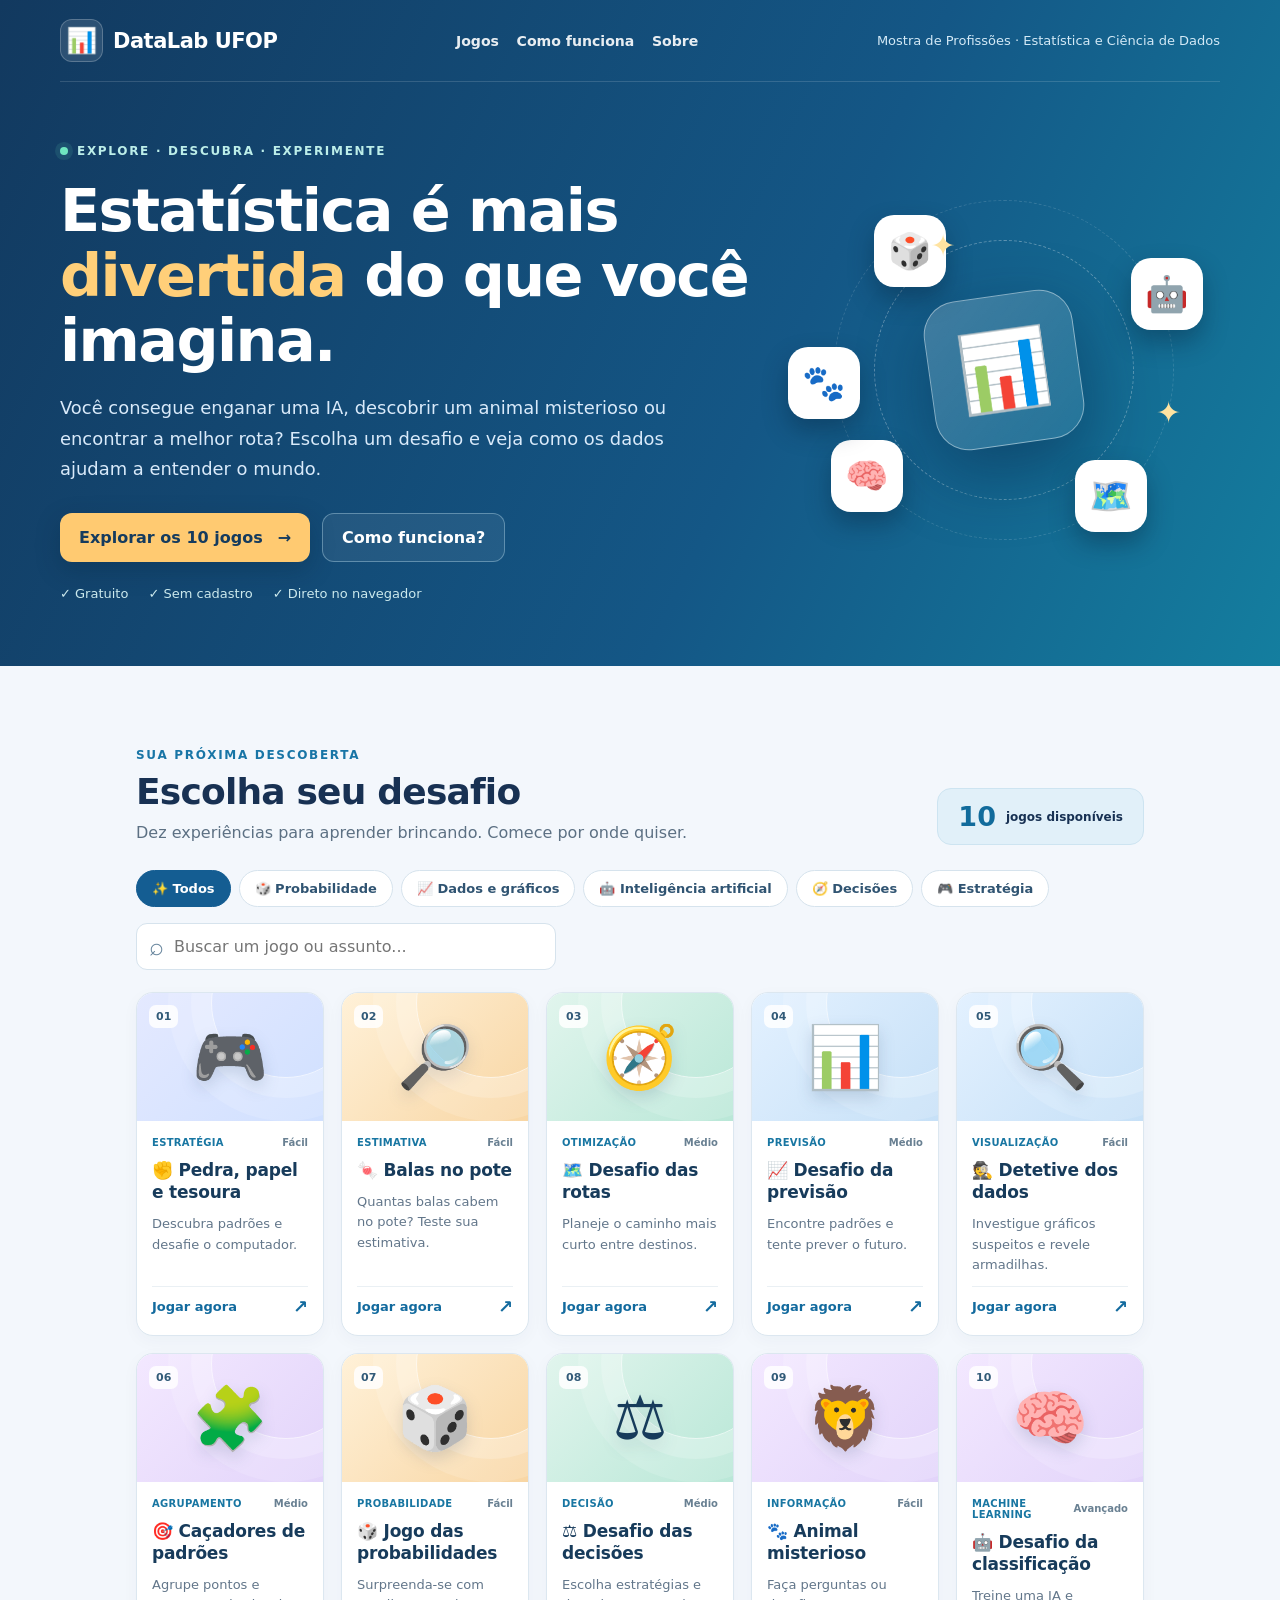
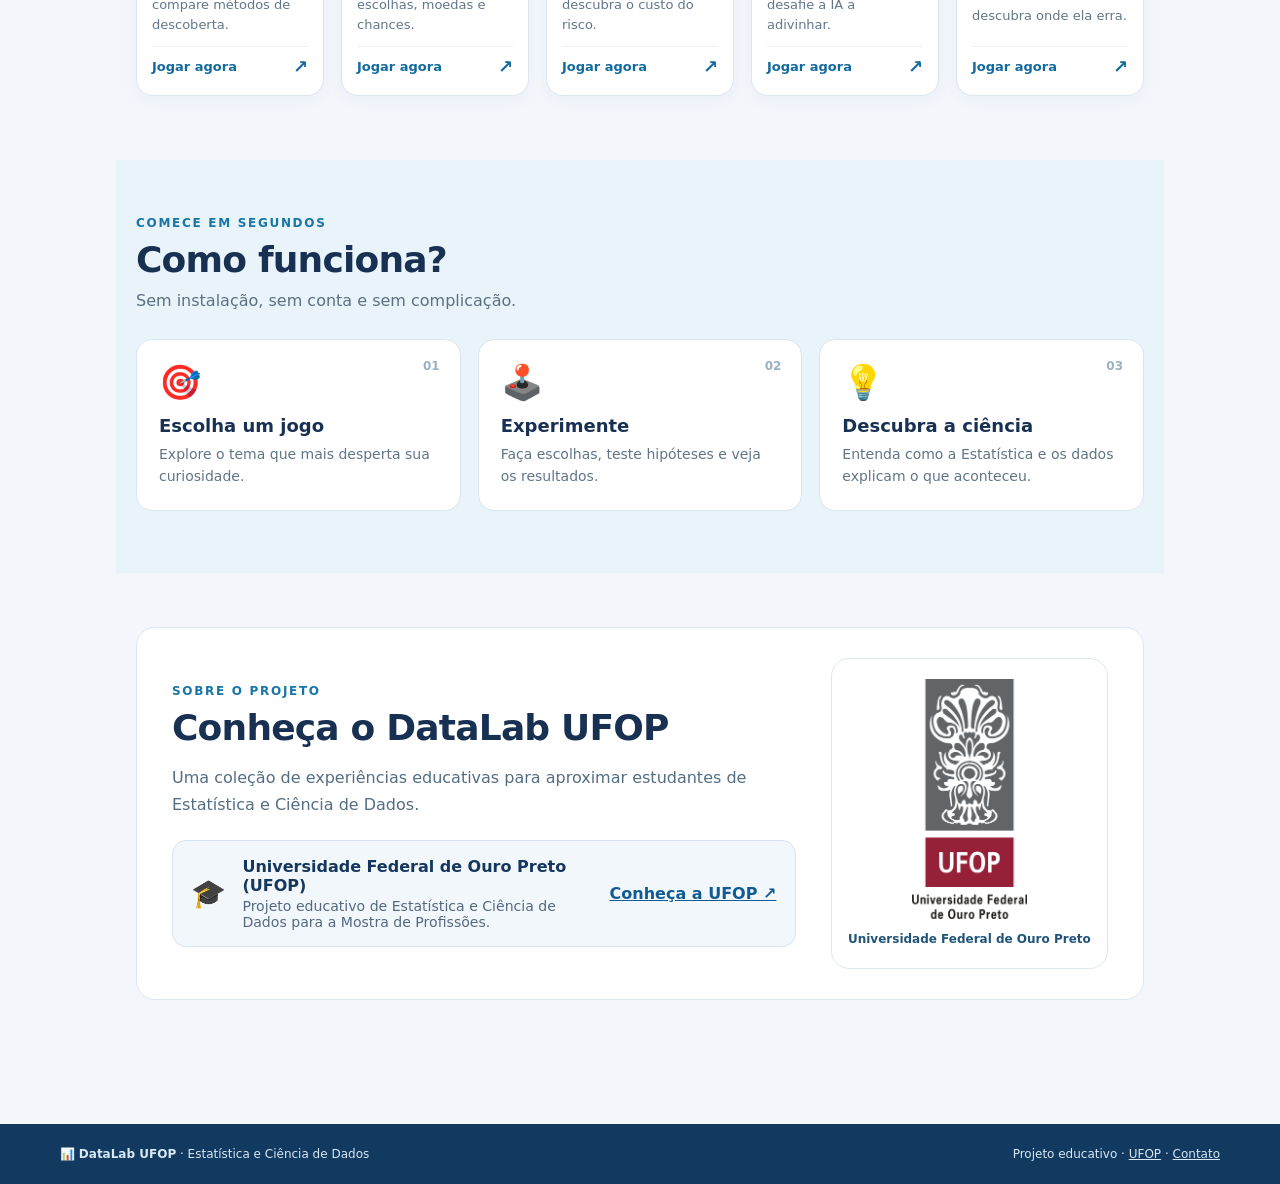
==== index.html @ c21b2ca8 "Publicação inicial do DataLab UFOP" ====
<!doctype html>
<html lang="pt-BR"><head><meta charset="utf-8"><meta name="viewport" content="width=device-width,initial-scale=1">
<link rel="icon" type="image/svg+xml" href="assets/favicon.svg"><meta name="theme-color" content="#103b68"><meta name="description" content="Dez jogos interativos e gratuitos de Estatística e Ciência de Dados. Descubra, experimente e aprenda no DataLab UFOP.">
<title>DataLab UFOP | Explore Estatística e Ciência de Dados</title>
<link rel="stylesheet" href="assets/style.css"><link rel="stylesheet" href="assets/portal.css"><script src="assets/portal.js" defer></script></head>
<body class="portal-page"><a class="skip-link" href="#jogos">Ir para os jogos</a>
<header class="portal-header"><div class="portal-container topbar"><a class="brand" href="index.html" aria-label="DataLab UFOP, página inicial"><span class="brand-icon">📊</span><span>DataLab <b>UFOP</b></span></a><nav class="topbar-links" aria-label="Navegação principal"><a href="#jogos">Jogos</a><a href="#como-funciona">Como funciona</a><a href="#sobre">Sobre</a></nav><span class="topbar-label">Mostra de Profissões · Estatística e Ciência de Dados</span></div>
<div class="portal-container hero"><div class="hero-copy"><span class="eyebrow"><span class="live-dot"></span> EXPLORE · DESCUBRA · EXPERIMENTE</span><h1>Estatística é mais <em>divertida</em> do que você imagina.</h1><p>Você consegue enganar uma IA, descobrir um animal misterioso ou encontrar a melhor rota? Escolha um desafio e veja como os dados ajudam a entender o mundo.</p>
<div class="hero-actions"><a class="primary-cta" href="#jogos">Explorar os 10 jogos <span aria-hidden="true">→</span></a><a class="secondary-cta" href="#como-funciona">Como funciona?</a></div><div class="hero-facts"><span>✓ Gratuito</span><span>✓ Sem cadastro</span><span>✓ Direto no navegador</span></div></div>
<div class="hero-art" aria-hidden="true"><div class="orbit orbit-one"></div><div class="orbit orbit-two"></div><div class="hero-center">📊</div><div class="float-icon f1">🎲</div><div class="float-icon f2">🤖</div><div class="float-icon f3">🧠</div><div class="float-icon f4">🗺️</div><div class="float-icon f5">🐾</div><div class="hero-spark s1">✦</div><div class="hero-spark s2">✦</div></div></div></header>
<main><section class="games-section portal-container" id="jogos" aria-labelledby="games-title"><div class="section-head"><div><span class="section-kicker">SUA PRÓXIMA DESCOBERTA</span><h2 id="games-title">Escolha seu desafio</h2><p>Dez experiências para aprender brincando. Comece por onde quiser.</p></div><div class="games-counter"><strong id="visible-count">10</strong><span>jogos disponíveis</span></div></div>
<div class="filters" role="group" aria-label="Filtrar jogos por assunto"><button class="filter active" data-filter="todos" aria-pressed="true">✨ Todos</button><button class="filter" data-filter="probabilidade" aria-pressed="false">🎲 Probabilidade</button><button class="filter" data-filter="dados" aria-pressed="false">📈 Dados e gráficos</button><button class="filter" data-filter="ia" aria-pressed="false">🤖 Inteligência artificial</button><button class="filter" data-filter="decisao" aria-pressed="false">🧭 Decisões</button><button class="filter" data-filter="estrategia" aria-pressed="false">🎮 Estratégia</button></div>
<div class="search-wrap"><label class="visually-hidden" for="game-search">Buscar um jogo</label><span aria-hidden="true">⌕</span><input id="game-search" type="search" placeholder="Buscar um jogo ou assunto..." autocomplete="off"></div>
<div class="games-grid" id="games-grid"><a class="game-card" data-category="estrategia" data-search="pedra, papel e tesoura descubra padrões e desafie o computador. estratégia" href="jogos/01-pedra-papel-tesoura/index.html" aria-label="Abrir Pedra, papel e tesoura">
      <span class="game-visual visual-estrategia" aria-hidden="true"><span class="visual-orbit"></span><span class="game-art">🎮</span><span class="game-num">01</span></span>
      <span class="game-content"><span class="game-meta"><span class="topic">Estratégia</span><span class="difficulty">Fácil</span></span><strong>✊ Pedra, papel e tesoura</strong><span class="game-desc">Descubra padrões e desafie o computador.</span><span class="game-action">Jogar agora <span aria-hidden="true">↗</span></span></span></a>
<a class="game-card" data-category="probabilidade" data-search="balas no pote quantas balas cabem no pote? teste sua estimativa. estimativa" href="jogos/02-balas-no-pote/index.html" aria-label="Abrir Balas no pote">
      <span class="game-visual visual-probabilidade" aria-hidden="true"><span class="visual-orbit"></span><span class="game-art">🔎</span><span class="game-num">02</span></span>
      <span class="game-content"><span class="game-meta"><span class="topic">Estimativa</span><span class="difficulty">Fácil</span></span><strong>🍬 Balas no pote</strong><span class="game-desc">Quantas balas cabem no pote? Teste sua estimativa.</span><span class="game-action">Jogar agora <span aria-hidden="true">↗</span></span></span></a>
<a class="game-card" data-category="decisao" data-search="desafio das rotas planeje o caminho mais curto entre destinos. otimização" href="jogos/03-desafio-rotas/index.html" aria-label="Abrir Desafio das rotas">
      <span class="game-visual visual-decisao" aria-hidden="true"><span class="visual-orbit"></span><span class="game-art">🧭</span><span class="game-num">03</span></span>
      <span class="game-content"><span class="game-meta"><span class="topic">Otimização</span><span class="difficulty">Médio</span></span><strong>🗺️ Desafio das rotas</strong><span class="game-desc">Planeje o caminho mais curto entre destinos.</span><span class="game-action">Jogar agora <span aria-hidden="true">↗</span></span></span></a>
<a class="game-card" data-category="dados" data-search="desafio da previsão encontre padrões e tente prever o futuro. previsão" href="jogos/04-desafio-previsao/index.html" aria-label="Abrir Desafio da previsão">
      <span class="game-visual visual-dados" aria-hidden="true"><span class="visual-orbit"></span><span class="game-art">📊</span><span class="game-num">04</span></span>
      <span class="game-content"><span class="game-meta"><span class="topic">Previsão</span><span class="difficulty">Médio</span></span><strong>📈 Desafio da previsão</strong><span class="game-desc">Encontre padrões e tente prever o futuro.</span><span class="game-action">Jogar agora <span aria-hidden="true">↗</span></span></span></a>
<a class="game-card" data-category="dados" data-search="detetive dos dados investigue gráficos suspeitos e revele armadilhas. visualização" href="jogos/05-detetive-dados/index.html" aria-label="Abrir Detetive dos dados">
      <span class="game-visual visual-dados" aria-hidden="true"><span class="visual-orbit"></span><span class="game-art">🔍</span><span class="game-num">05</span></span>
      <span class="game-content"><span class="game-meta"><span class="topic">Visualização</span><span class="difficulty">Fácil</span></span><strong>🕵️ Detetive dos dados</strong><span class="game-desc">Investigue gráficos suspeitos e revele armadilhas.</span><span class="game-action">Jogar agora <span aria-hidden="true">↗</span></span></span></a>
<a class="game-card" data-category="ia" data-search="caçadores de padrões agrupe pontos e compare métodos de descoberta. agrupamento" href="jogos/06-cacadores-padroes/index.html" aria-label="Abrir Caçadores de padrões">
      <span class="game-visual visual-ia" aria-hidden="true"><span class="visual-orbit"></span><span class="game-art">🧩</span><span class="game-num">06</span></span>
      <span class="game-content"><span class="game-meta"><span class="topic">Agrupamento</span><span class="difficulty">Médio</span></span><strong>🎯 Caçadores de padrões</strong><span class="game-desc">Agrupe pontos e compare métodos de descoberta.</span><span class="game-action">Jogar agora <span aria-hidden="true">↗</span></span></span></a>
<a class="game-card" data-category="probabilidade" data-search="jogo das probabilidades surpreenda-se com escolhas, moedas e chances. probabilidade" href="jogos/07-jogo-probabilidades/index.html" aria-label="Abrir Jogo das probabilidades">
      <span class="game-visual visual-probabilidade" aria-hidden="true"><span class="visual-orbit"></span><span class="game-art">🎲</span><span class="game-num">07</span></span>
      <span class="game-content"><span class="game-meta"><span class="topic">Probabilidade</span><span class="difficulty">Fácil</span></span><strong>🎲 Jogo das probabilidades</strong><span class="game-desc">Surpreenda-se com escolhas, moedas e chances.</span><span class="game-action">Jogar agora <span aria-hidden="true">↗</span></span></span></a>
<a class="game-card" data-category="decisao" data-search="desafio das decisões escolha estratégias e descubra o custo do risco. decisão" href="jogos/08-desafio-decisoes/index.html" aria-label="Abrir Desafio das decisões">
      <span class="game-visual visual-decisao" aria-hidden="true"><span class="visual-orbit"></span><span class="game-art">⚖️</span><span class="game-num">08</span></span>
      <span class="game-content"><span class="game-meta"><span class="topic">Decisão</span><span class="difficulty">Médio</span></span><strong>⚖️ Desafio das decisões</strong><span class="game-desc">Escolha estratégias e descubra o custo do risco.</span><span class="game-action">Jogar agora <span aria-hidden="true">↗</span></span></span></a>
<a class="game-card" data-category="ia" data-search="animal misterioso faça perguntas ou desafie a ia a adivinhar. informação" href="jogos/09-animal-misterioso/index.html" aria-label="Abrir Animal misterioso">
      <span class="game-visual visual-ia" aria-hidden="true"><span class="visual-orbit"></span><span class="game-art">🦁</span><span class="game-num">09</span></span>
      <span class="game-content"><span class="game-meta"><span class="topic">Informação</span><span class="difficulty">Fácil</span></span><strong>🐾 Animal misterioso</strong><span class="game-desc">Faça perguntas ou desafie a IA a adivinhar.</span><span class="game-action">Jogar agora <span aria-hidden="true">↗</span></span></span></a>
<a class="game-card" data-category="ia" data-search="desafio da classificação treine uma ia e descubra onde ela erra. machine learning" href="jogos/10-desafio-classificacao/index.html" aria-label="Abrir Desafio da classificação">
      <span class="game-visual visual-ia" aria-hidden="true"><span class="visual-orbit"></span><span class="game-art">🧠</span><span class="game-num">10</span></span>
      <span class="game-content"><span class="game-meta"><span class="topic">Machine learning</span><span class="difficulty">Avançado</span></span><strong>🤖 Desafio da classificação</strong><span class="game-desc">Treine uma IA e descubra onde ela erra.</span><span class="game-action">Jogar agora <span aria-hidden="true">↗</span></span></span></a></div><p id="empty-state" class="empty-state" hidden>Nenhum jogo encontrado. Experimente outro termo ou selecione “Todos”.</p></section>
<section class="how-section" id="como-funciona"><div class="portal-container"><div class="section-head"><div><span class="section-kicker">COMECE EM SEGUNDOS</span><h2>Como funciona?</h2><p>Sem instalação, sem conta e sem complicação.</p></div></div><div class="how-grid"><div class="how-card"><span class="step-num">01</span><span class="step-icon">🎯</span><h3>Escolha um jogo</h3><p>Explore o tema que mais desperta sua curiosidade.</p></div><div class="how-card"><span class="step-num">02</span><span class="step-icon">🕹️</span><h3>Experimente</h3><p>Faça escolhas, teste hipóteses e veja os resultados.</p></div><div class="how-card"><span class="step-num">03</span><span class="step-icon">💡</span><h3>Descubra a ciência</h3><p>Entenda como a Estatística e os dados explicam o que aconteceu.</p></div></div></div></section>
<section class="about-section portal-container" id="sobre"><div class="about-card"><div><span class="section-kicker">SOBRE O PROJETO</span><h2>Conheça o DataLab UFOP</h2><p>Uma coleção de experiências educativas para aproximar estudantes de Estatística e Ciência de Dados.</p><div class="institutional-line"><span class="institutional-icon" aria-hidden="true">🎓</span><div><strong>Universidade Federal de Ouro Preto (UFOP)</strong><span>Projeto educativo de Estatística e Ciência de Dados para a Mostra de Profissões.</span></div><a href="https://ufop.br/" target="_blank" rel="noopener noreferrer">Conheça a UFOP ↗</a></div></div><div class="about-mark about-mark-ufop"><img src="assets/logo-ufop.webp" alt="Logotipo da Universidade Federal de Ouro Preto — UFOP" width="944" height="1972" loading="lazy"><span>Universidade Federal de Ouro Preto</span></div></div></section></main>
<footer class="portal-footer"><div class="portal-container footer-row"><span>📊 <strong>DataLab UFOP</strong> · Estatística e Ciência de Dados</span><span>Projeto educativo · <a href="https://ufop.br/" target="_blank" rel="noopener noreferrer">UFOP</a> · <a href="mailto:coordenacao.coecd@ufop.edu.br">Contato</a></span></div></footer></body></html>
---- assets/style.css ----
:root{font-family:system-ui,Segoe UI,Arial,sans-serif;background:#f4f8fc;color:#183153}*{box-sizing:border-box}body{margin:0}header{background:linear-gradient(110deg,#153a67,#1674a5);color:white;padding:24px max(16px,calc((100vw - 1080px)/2))}header h1{margin:0 0 8px;font-size:clamp(1.5rem,4vw,2.2rem)}header p{margin:0}main{max-width:1080px;margin:auto;padding:20px 16px 70px}.card{background:white;border:1px solid #dbe7f0;border-radius:16px;padding:22px;margin-bottom:16px;box-shadow:0 3px 12px #173c6008}.cols{display:grid;grid-template-columns:1fr 1fr;gap:16px}.muted{color:#576c7e}.small{font-size:.9rem}button,select,input{font:inherit}button{cursor:pointer;border:0;border-radius:9px;background:#145b96;color:white;padding:10px 15px;margin:4px 5px 4px 0;font-weight:650}button.alt{background:#e6f1f8;color:#153a67}button:disabled{opacity:.5;cursor:default}button:focus-visible,input:focus-visible,select:focus-visible{outline:3px solid #e7a13b}input,select{border:1px solid #c8d8e4;border-radius:7px;padding:8px;max-width:100%}input[type=range]{width:100%}.notice{background:#edf7fd;border-left:4px solid #1683b0;padding:14px;border-radius:8px;margin:12px 0;line-height:1.5}.stats{display:flex;flex-wrap:wrap;gap:8px}.stat{background:#e8f3fa;padding:12px;border-radius:10px;font-weight:650}.choice{display:inline-flex;align-items:center;justify-content:center;min-width:65px;min-height:58px;font-size:25px}.choice.active{outline:3px solid #eaa34d}.chart{display:block;width:100%;max-width:100%;border:1px solid #e1eaf0;border-radius:10px;background:#fff;touch-action:none}.grid{display:grid;grid-template-columns:repeat(auto-fit,minmax(145px,1fr));gap:12px}.tile{padding:18px;background:#e9f3fa;border-radius:12px;text-align:center}.tile strong{display:block;font-size:22px}.bar{height:18px;background:#e9f0f6;border-radius:6px;overflow:hidden;margin:6px 0}.bar>div{height:100%;background:#1683b0}.tag{display:inline-block;background:#e7f0f8;border-radius:30px;padding:6px 10px;margin:3px}a{color:#145b96}footer{text-align:center;padding:20px;color:#61778a}hr{border:0;border-top:1px solid #e3eaf0;margin:18px 0}@media(max-width:720px){.cols{grid-template-columns:1fr}.card{padding:16px}}

/* Navegação de retorno ao portal — todos os jogos */
.datalab-home-nav { margin: 0 0 14px; }
.datalab-home-link { display:inline-flex; align-items:center; gap:7px; padding:9px 14px; border-radius:9px; border:1px solid rgba(255,255,255,.55); background:rgba(255,255,255,.14); color:#fff !important; text-decoration:none; font-size:15px; font-weight:650; line-height:1.3; }
.datalab-home-link:hover { background:rgba(255,255,255,.28); }
.datalab-home-link:focus-visible { outline:3px solid #ffc56d; outline-offset:3px; }
@media(max-width:600px) { .datalab-home-link { padding:10px 12px; } }
---- assets/portal.css ----
/* Estilos exclusivos da página inicial. Não alteram a aparência dos jogos. */
.portal-page{background:#f3f7fc;color:#183153;font-family:system-ui,-apple-system,Segoe UI,Arial,sans-serif}.portal-container{width:min(1160px,calc(100% - 40px));margin-inline:auto}.portal-header{background:linear-gradient(115deg,#12395f 0%,#145786 60%,#147e9f 100%);padding:0;color:#fff;overflow:hidden;position:relative}.topbar{display:flex;align-items:center;justify-content:space-between;padding:19px 0;border-bottom:1px solid #ffffff24;gap:16px}.brand{display:inline-flex;align-items:center;gap:10px;text-decoration:none;color:#fff;font-size:21px;font-weight:750;letter-spacing:-.5px}.brand-icon{display:grid;place-items:center;background:#ffffff1c;border:1px solid #ffffff38;border-radius:12px;width:43px;height:43px;font-size:25px}.topbar-label{font-size:13px;color:#d3e9f6;text-align:right}.hero{min-height:420px;display:grid;grid-template-columns:1.3fr .8fr;align-items:center;gap:26px;padding-block:58px 65px}.hero-copy{position:relative;z-index:2}.eyebrow,.section-kicker{font-size:12px;letter-spacing:1.7px;font-weight:800}.eyebrow{color:#bceee9;display:inline-flex;gap:9px;align-items:center}.live-dot{height:8px;width:8px;background:#6fe6c0;border-radius:50%;box-shadow:0 0 0 5px #6fe6c01c}.hero h1{font-size:clamp(2.15rem,4.6vw,3.85rem);line-height:1.1;letter-spacing:-1.6px;max-width:700px;margin:20px 0}.hero h1 em{font-style:normal;color:#ffcf79}.hero p{color:#d9eafa;line-height:1.7;font-size:clamp(1rem,1.4vw,1.14rem);max-width:650px;margin:0}.hero-actions{display:flex;gap:12px;flex-wrap:wrap;margin-top:28px}.primary-cta,.secondary-cta{display:inline-flex;align-items:center;justify-content:center;gap:15px;text-decoration:none;font-weight:750;padding:13px 19px;border-radius:12px;min-height:49px}.primary-cta{background:#ffca71;color:#153b5e;box-shadow:0 8px 24px #081e3340}.primary-cta:hover{background:#ffda9c;transform:translateY(-2px)}.secondary-cta{border:1px solid #b3d6e86b;color:white;background:#ffffff12}.secondary-cta:hover{background:#ffffff25}.hero-facts{display:flex;flex-wrap:wrap;gap:20px;color:#cbe9ed;font-size:13px;margin-top:24px}.hero-art{height:330px;position:relative;display:grid;place-items:center}.orbit{position:absolute;border:1px dashed #ffffff52;border-radius:50%;aspect-ratio:1}.orbit-one{width:260px}.orbit-two{width:340px;opacity:.45}.hero-center{display:grid;place-items:center;width:150px;height:150px;border-radius:34px;background:linear-gradient(140deg,#ffffff30,#ffffff12);border:1px solid #ffffff6b;box-shadow:0 25px 70px #061c3b66;font-size:75px;transform:rotate(-8deg)}.float-icon{position:absolute;background:#fff;border-radius:20px;box-shadow:0 12px 24px #061d3559;width:72px;height:72px;display:grid;place-items:center;font-size:35px;animation:float 5s ease-in-out infinite}.f1{top:10px;left:20%}.f2{top:16%;right:4%;animation-delay:-1s}.f3{bottom:7%;left:10%;animation-delay:-2s}.f4{bottom:1%;right:17%;animation-delay:-3s}.f5{top:43%;left:0;animation-delay:-4s}.hero-spark{position:absolute;color:#ffe3a1;font-size:30px}.s1{right:9%;bottom:32%}.s2{left:33%;top:7%}@keyframes float{50%{transform:translateY(-10px)}}.games-section{padding-block:58px 64px}.section-head{display:flex;align-items:end;justify-content:space-between;gap:20px;margin-bottom:25px}.section-kicker{color:#1875a6}.section-head h2,.about-card h2{font-size:clamp(1.65rem,3vw,2.25rem);letter-spacing:-.8px;margin:8px 0}.section-head p{color:#5c7083;margin:0;line-height:1.6}.games-counter{background:#e1f0f9;border:1px solid #cde4f1;padding:12px 20px;border-radius:14px;display:flex;align-items:center;gap:10px;white-space:nowrap}.games-counter strong{font-size:27px;color:#116b9c}.games-counter span{font-size:12px;font-weight:650}.filters{display:flex;flex-wrap:wrap;gap:8px;margin-bottom:16px}.filter{margin:0;background:white;color:#305472;border:1px solid #d6e3ed;border-radius:99px;padding:10px 15px;font-size:13px;font-weight:700}.filter:hover{background:#e9f3fb}.filter.active{background:#145d92;color:white;border-color:#145d92}.search-wrap{display:flex;align-items:center;gap:10px;max-width:420px;background:white;border:1px solid #d6e3ed;border-radius:11px;padding:0 12px;margin-bottom:22px}.search-wrap>span{font-size:25px;color:#66849c}.search-wrap input{border:0;outline:0;width:100%;padding:13px 0;box-shadow:none}.search-wrap:focus-within{outline:3px solid #e8a64077}.games-grid{display:grid;grid-template-columns:repeat(5,minmax(0,1fr));gap:17px}.game-card{display:flex;flex-direction:column;background:#fff;color:#173b5b;text-decoration:none;border:1px solid #dce7f0;border-radius:17px;overflow:hidden;min-width:0;box-shadow:0 5px 17px #173c6009;transition:transform .2s,box-shadow .2s,border-color .2s}.game-card:hover{transform:translateY(-5px);box-shadow:0 16px 32px #16446622;border-color:#8fc2df}.game-card:focus-visible,.filter:focus-visible,.primary-cta:focus-visible,.secondary-cta:focus-visible{outline:3px solid #efa846;outline-offset:3px}.game-card[hidden]{display:none}.game-visual{height:128px;display:grid;place-items:center;position:relative;overflow:hidden}.visual-probabilidade{background:linear-gradient(135deg,#fff1d8,#f8d6a4)}.visual-estrategia{background:linear-gradient(135deg,#e4e9ff,#d0e0ff)}.visual-decisao{background:linear-gradient(135deg,#e1f5ed,#b9e7d7)}.visual-dados{background:linear-gradient(135deg,#e3f1ff,#c6e0f7)}.visual-ia{background:linear-gradient(135deg,#f3e8ff,#e2d4fa)}.visual-orbit{position:absolute;width:150px;height:150px;border:1px solid #ffffffa8;border-radius:50%;right:-38px;top:-65px;box-shadow:0 0 0 20px #ffffff30,0 0 0 43px #ffffff23}.game-art{font-size:61px;filter:drop-shadow(0 7px 8px #173c6028);transition:transform .2s}.game-card:hover .game-art{transform:scale(1.13) rotate(-5deg)}.game-num{position:absolute;top:12px;left:12px;background:#ffffffd9;border-radius:7px;font-weight:800;font-size:11px;color:#315a78;padding:5px 7px}.game-content{padding:16px 15px 18px;display:flex;flex:1;flex-direction:column;gap:11px}.game-meta{display:flex;align-items:center;justify-content:space-between;gap:6px;font-size:10px;font-weight:800}.topic{color:#1876a2;text-transform:uppercase;letter-spacing:.3px}.difficulty{color:#698092;font-weight:650}.game-content strong{font-size:17px;line-height:1.3;letter-spacing:-.2px}.game-desc{font-size:13px;line-height:1.55;color:#62768a;flex:1}.game-action{display:flex;justify-content:space-between;align-items:center;color:#126a9e;font-size:13px;font-weight:800;padding-top:9px;border-top:1px solid #eaf0f4}.game-action span{font-size:18px}.empty-state{padding:30px;text-align:center;background:#fff;border:1px solid #dce7f0;border-radius:15px}.how-section{background:#e9f3fa;padding:52px 0 62px}.how-grid{display:grid;grid-template-columns:repeat(3,1fr);gap:17px}.how-card{background:#fff;border:1px solid #d8e6f0;border-radius:16px;padding:22px;position:relative}.step-num{position:absolute;top:19px;right:20px;font-size:12px;font-weight:850;color:#9ab1c4}.step-icon{font-size:34px}.how-card h3{font-size:18px;margin:13px 0 7px}.how-card p{font-size:14px;color:#607588;line-height:1.6;margin:0}.about-section{padding-block:54px}.about-card{display:grid;grid-template-columns:1.8fr .8fr;gap:35px;align-items:center;background:#fff;border:1px solid #dce7f0;border-radius:19px;padding:30px 35px}.about-card p{color:#536d82;line-height:1.7;max-width:700px}.about-card .about-note{font-size:12px;color:#788b9b}.about-mark{background:linear-gradient(145deg,#e7f3fc,#d3e9f7);border-radius:18px;min-height:160px;display:flex;flex-direction:column;align-items:center;justify-content:center;gap:8px;font-size:63px}.about-mark span{font-size:13px;font-weight:750;color:#21547a}.portal-footer{background:#12395f;color:#d7e8f4;padding:23px 0}.footer-row{display:flex;justify-content:space-between;gap:16px;font-size:12px;flex-wrap:wrap}.skip-link{position:absolute;top:-100px;left:10px;background:#fff;padding:10px;z-index:10}.skip-link:focus{top:10px}.visually-hidden{position:absolute;width:1px;height:1px;padding:0;margin:-1px;overflow:hidden;clip:rect(0,0,0,0);white-space:nowrap;border:0}@media(max-width:1050px){.games-grid{grid-template-columns:repeat(3,minmax(0,1fr))}}@media(max-width:720px){.topbar-label{display:none}.hero{grid-template-columns:1fr;padding-block:42px 50px;min-height:0}.hero-art{display:none}.hero h1{letter-spacing:-.8px}.games-section{padding-block:35px}.games-grid{grid-template-columns:repeat(2,minmax(0,1fr));gap:12px}.game-visual{height:105px}.game-art{font-size:48px}.game-content{padding:13px 12px}.game-content strong{font-size:15px}.section-head{align-items:start}.games-counter{padding:9px}.games-counter span{display:none}.how-grid{grid-template-columns:1fr}.about-card{grid-template-columns:1fr;padding:22px}.about-mark{min-height:130px}.hero-facts{gap:12px}}@media(max-width:380px){.portal-container{width:calc(100% - 24px)}.games-grid{grid-template-columns:1fr}.game-visual{height:125px}.filters{gap:6px}.filter{padding:8px 11px;font-size:12px}}@media(prefers-reduced-motion:reduce){.float-icon{animation:none}.game-card,.game-art,.primary-cta{transition:none}}

/* v19 — navegação e identificação institucional */
.topbar-links{display:flex;align-items:center;gap:1.1rem;flex-wrap:wrap}
.topbar-links a{color:#fff;text-decoration:none;font-size:.88rem;font-weight:650;opacity:.9}
.topbar-links a:hover,.topbar-links a:focus-visible{text-decoration:underline;opacity:1}
.institutional-line{display:flex;align-items:center;gap:1rem;flex-wrap:wrap;margin-top:1.35rem;padding:1rem 1.15rem;border:1px solid #d5e4f2;background:#f2f7fc;border-radius:14px}
.institutional-icon{font-size:1.75rem}
.institutional-line>div{display:flex;flex-direction:column;gap:.2rem;flex:1;min-width:210px}
.institutional-line strong{color:#15375d}
.institutional-line>div span{font-size:.88rem;color:#536981}
.institutional-line>a{color:#115b94;font-weight:700;white-space:nowrap}
.portal-footer a{color:inherit;text-decoration:underline}
@media(max-width:760px){.topbar-links{order:3;width:100%;justify-content:center;gap:1rem}.institutional-line{align-items:flex-start}}
@media(prefers-reduced-motion:reduce){*,*::before,*::after{animation-duration:.01ms!important;transition-duration:.01ms!important;scroll-behavior:auto!important}}

/* v20 — logotipo institucional fornecido pelo usuário */
.about-mark-ufop{background:#fff;border:1px solid #dce7f0;padding:20px 16px;gap:12px;min-height:0}
.about-mark-ufop img{display:block;width:auto;max-width:100%;height:240px;object-fit:contain}
.about-mark-ufop span{text-align:center;line-height:1.4;font-size:12px}
@media(max-width:720px){.about-mark-ufop img{height:190px}}
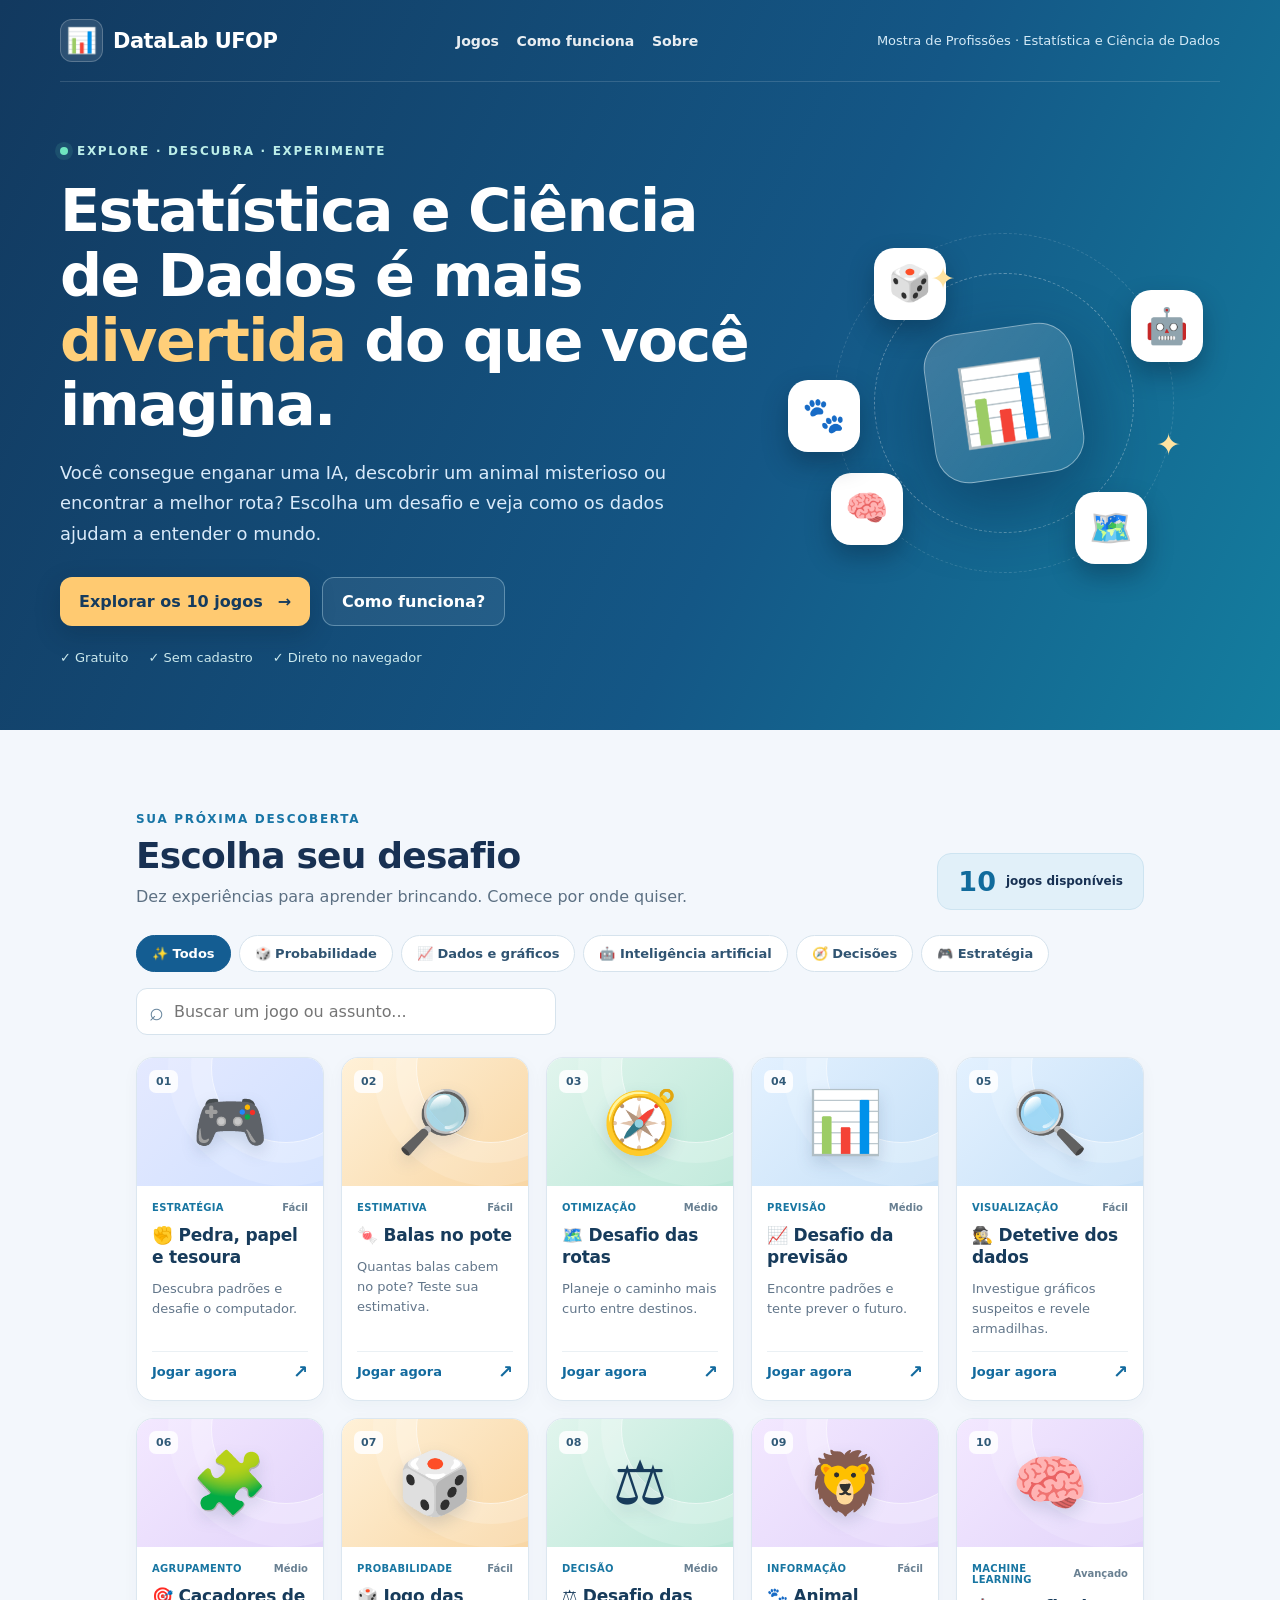
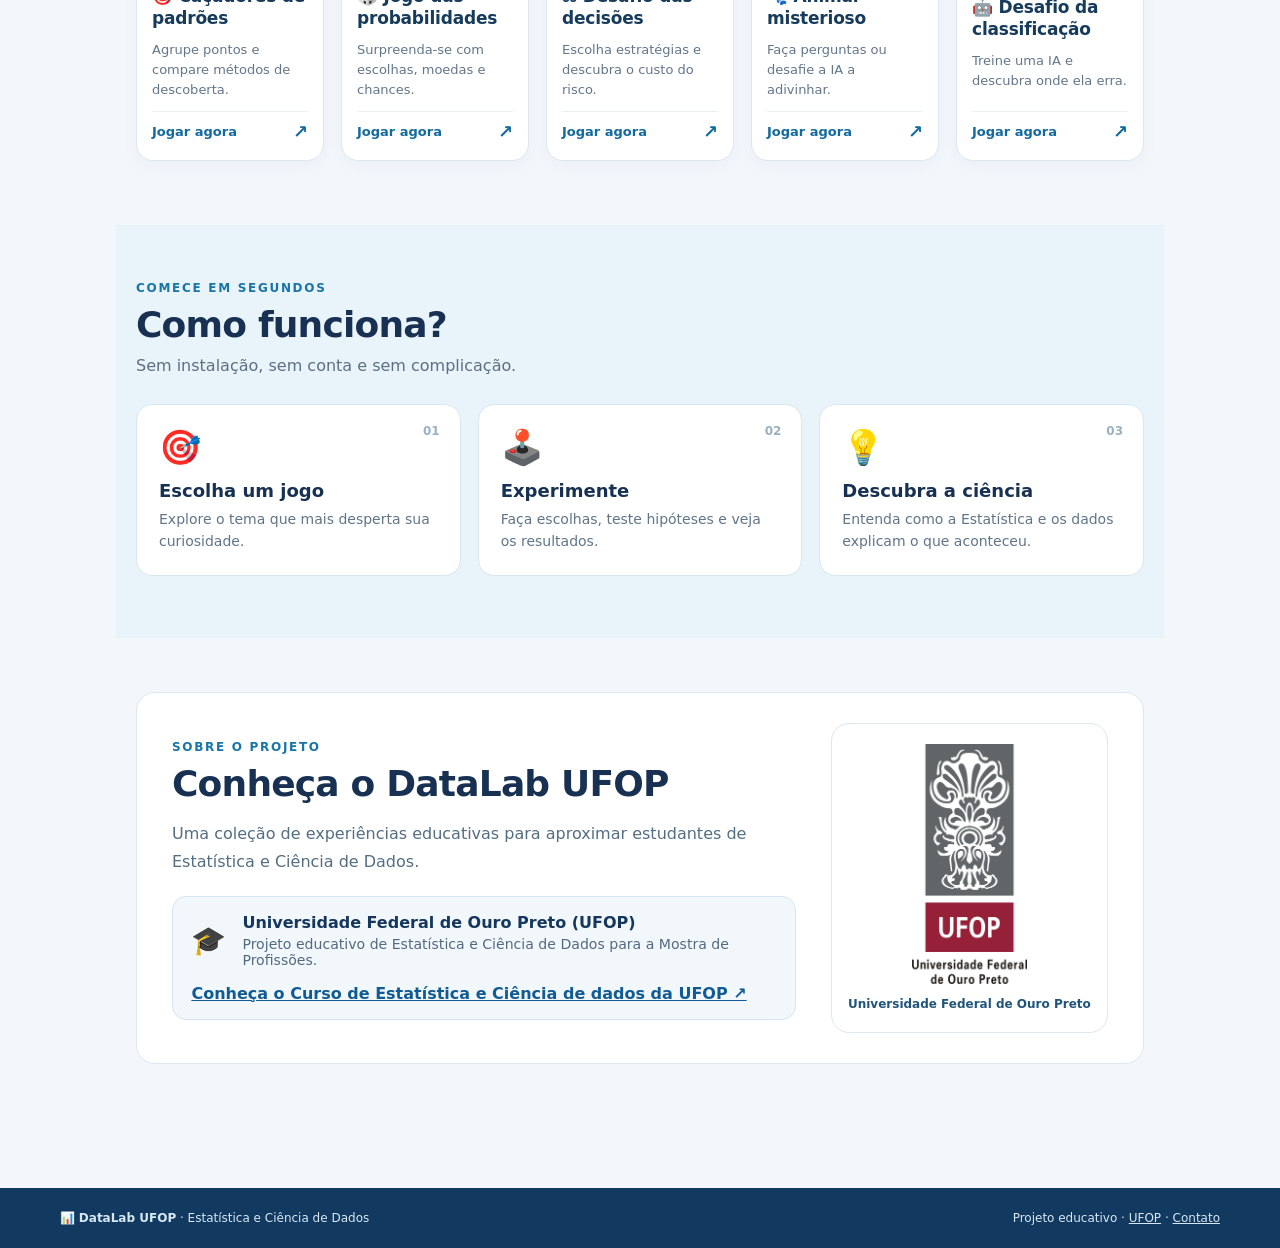
==== commit 362e98ed: "adaptações site" ====
--- a/index.html
+++ b/index.html
@@ -5,7 +5,7 @@
 <link rel="stylesheet" href="assets/style.css"><link rel="stylesheet" href="assets/portal.css"><script src="assets/portal.js" defer></script></head>
 <body class="portal-page"><a class="skip-link" href="#jogos">Ir para os jogos</a>
 <header class="portal-header"><div class="portal-container topbar"><a class="brand" href="index.html" aria-label="DataLab UFOP, página inicial"><span class="brand-icon">📊</span><span>DataLab <b>UFOP</b></span></a><nav class="topbar-links" aria-label="Navegação principal"><a href="#jogos">Jogos</a><a href="#como-funciona">Como funciona</a><a href="#sobre">Sobre</a></nav><span class="topbar-label">Mostra de Profissões · Estatística e Ciência de Dados</span></div>
-<div class="portal-container hero"><div class="hero-copy"><span class="eyebrow"><span class="live-dot"></span> EXPLORE · DESCUBRA · EXPERIMENTE</span><h1>Estatística é mais <em>divertida</em> do que você imagina.</h1><p>Você consegue enganar uma IA, descobrir um animal misterioso ou encontrar a melhor rota? Escolha um desafio e veja como os dados ajudam a entender o mundo.</p>
+<div class="portal-container hero"><div class="hero-copy"><span class="eyebrow"><span class="live-dot"></span> EXPLORE · DESCUBRA · EXPERIMENTE</span><h1>Estatística e Ciência de Dados é mais <em>divertida</em> do que você imagina.</h1><p>Você consegue enganar uma IA, descobrir um animal misterioso ou encontrar a melhor rota? Escolha um desafio e veja como os dados ajudam a entender o mundo.</p>
 <div class="hero-actions"><a class="primary-cta" href="#jogos">Explorar os 10 jogos <span aria-hidden="true">→</span></a><a class="secondary-cta" href="#como-funciona">Como funciona?</a></div><div class="hero-facts"><span>✓ Gratuito</span><span>✓ Sem cadastro</span><span>✓ Direto no navegador</span></div></div>
 <div class="hero-art" aria-hidden="true"><div class="orbit orbit-one"></div><div class="orbit orbit-two"></div><div class="hero-center">📊</div><div class="float-icon f1">🎲</div><div class="float-icon f2">🤖</div><div class="float-icon f3">🧠</div><div class="float-icon f4">🗺️</div><div class="float-icon f5">🐾</div><div class="hero-spark s1">✦</div><div class="hero-spark s2">✦</div></div></div></header>
 <main><section class="games-section portal-container" id="jogos" aria-labelledby="games-title"><div class="section-head"><div><span class="section-kicker">SUA PRÓXIMA DESCOBERTA</span><h2 id="games-title">Escolha seu desafio</h2><p>Dez experiências para aprender brincando. Comece por onde quiser.</p></div><div class="games-counter"><strong id="visible-count">10</strong><span>jogos disponíveis</span></div></div>
@@ -42,5 +42,5 @@
       <span class="game-visual visual-ia" aria-hidden="true"><span class="visual-orbit"></span><span class="game-art">🧠</span><span class="game-num">10</span></span>
       <span class="game-content"><span class="game-meta"><span class="topic">Machine learning</span><span class="difficulty">Avançado</span></span><strong>🤖 Desafio da classificação</strong><span class="game-desc">Treine uma IA e descubra onde ela erra.</span><span class="game-action">Jogar agora <span aria-hidden="true">↗</span></span></span></a></div><p id="empty-state" class="empty-state" hidden>Nenhum jogo encontrado. Experimente outro termo ou selecione “Todos”.</p></section>
 <section class="how-section" id="como-funciona"><div class="portal-container"><div class="section-head"><div><span class="section-kicker">COMECE EM SEGUNDOS</span><h2>Como funciona?</h2><p>Sem instalação, sem conta e sem complicação.</p></div></div><div class="how-grid"><div class="how-card"><span class="step-num">01</span><span class="step-icon">🎯</span><h3>Escolha um jogo</h3><p>Explore o tema que mais desperta sua curiosidade.</p></div><div class="how-card"><span class="step-num">02</span><span class="step-icon">🕹️</span><h3>Experimente</h3><p>Faça escolhas, teste hipóteses e veja os resultados.</p></div><div class="how-card"><span class="step-num">03</span><span class="step-icon">💡</span><h3>Descubra a ciência</h3><p>Entenda como a Estatística e os dados explicam o que aconteceu.</p></div></div></div></section>
-<section class="about-section portal-container" id="sobre"><div class="about-card"><div><span class="section-kicker">SOBRE O PROJETO</span><h2>Conheça o DataLab UFOP</h2><p>Uma coleção de experiências educativas para aproximar estudantes de Estatística e Ciência de Dados.</p><div class="institutional-line"><span class="institutional-icon" aria-hidden="true">🎓</span><div><strong>Universidade Federal de Ouro Preto (UFOP)</strong><span>Projeto educativo de Estatística e Ciência de Dados para a Mostra de Profissões.</span></div><a href="https://ufop.br/" target="_blank" rel="noopener noreferrer">Conheça a UFOP ↗</a></div></div><div class="about-mark about-mark-ufop"><img src="assets/logo-ufop.webp" alt="Logotipo da Universidade Federal de Ouro Preto — UFOP" width="944" height="1972" loading="lazy"><span>Universidade Federal de Ouro Preto</span></div></div></section></main>
+<section class="about-section portal-container" id="sobre"><div class="about-card"><div><span class="section-kicker">SOBRE O PROJETO</span><h2>Conheça o DataLab UFOP</h2><p>Uma coleção de experiências educativas para aproximar estudantes de Estatística e Ciência de Dados.</p><div class="institutional-line"><span class="institutional-icon" aria-hidden="true">🎓</span><div><strong>Universidade Federal de Ouro Preto (UFOP)</strong><span>Projeto educativo de Estatística e Ciência de Dados para a Mostra de Profissões.</span></div><a href="https://deest.ufop.br/" target="_blank" rel="noopener noreferrer">Conheça o Curso de Estatística e Ciência de dados da UFOP ↗</a></div></div><div class="about-mark about-mark-ufop"><img src="assets/logo-ufop.webp" alt="Logotipo da Universidade Federal de Ouro Preto — UFOP" width="944" height="1972" loading="lazy"><span>Universidade Federal de Ouro Preto</span></div></div></section></main>
 <footer class="portal-footer"><div class="portal-container footer-row"><span>📊 <strong>DataLab UFOP</strong> · Estatística e Ciência de Dados</span><span>Projeto educativo · <a href="https://ufop.br/" target="_blank" rel="noopener noreferrer">UFOP</a> · <a href="mailto:coordenacao.coecd@ufop.edu.br">Contato</a></span></div></footer></body></html>
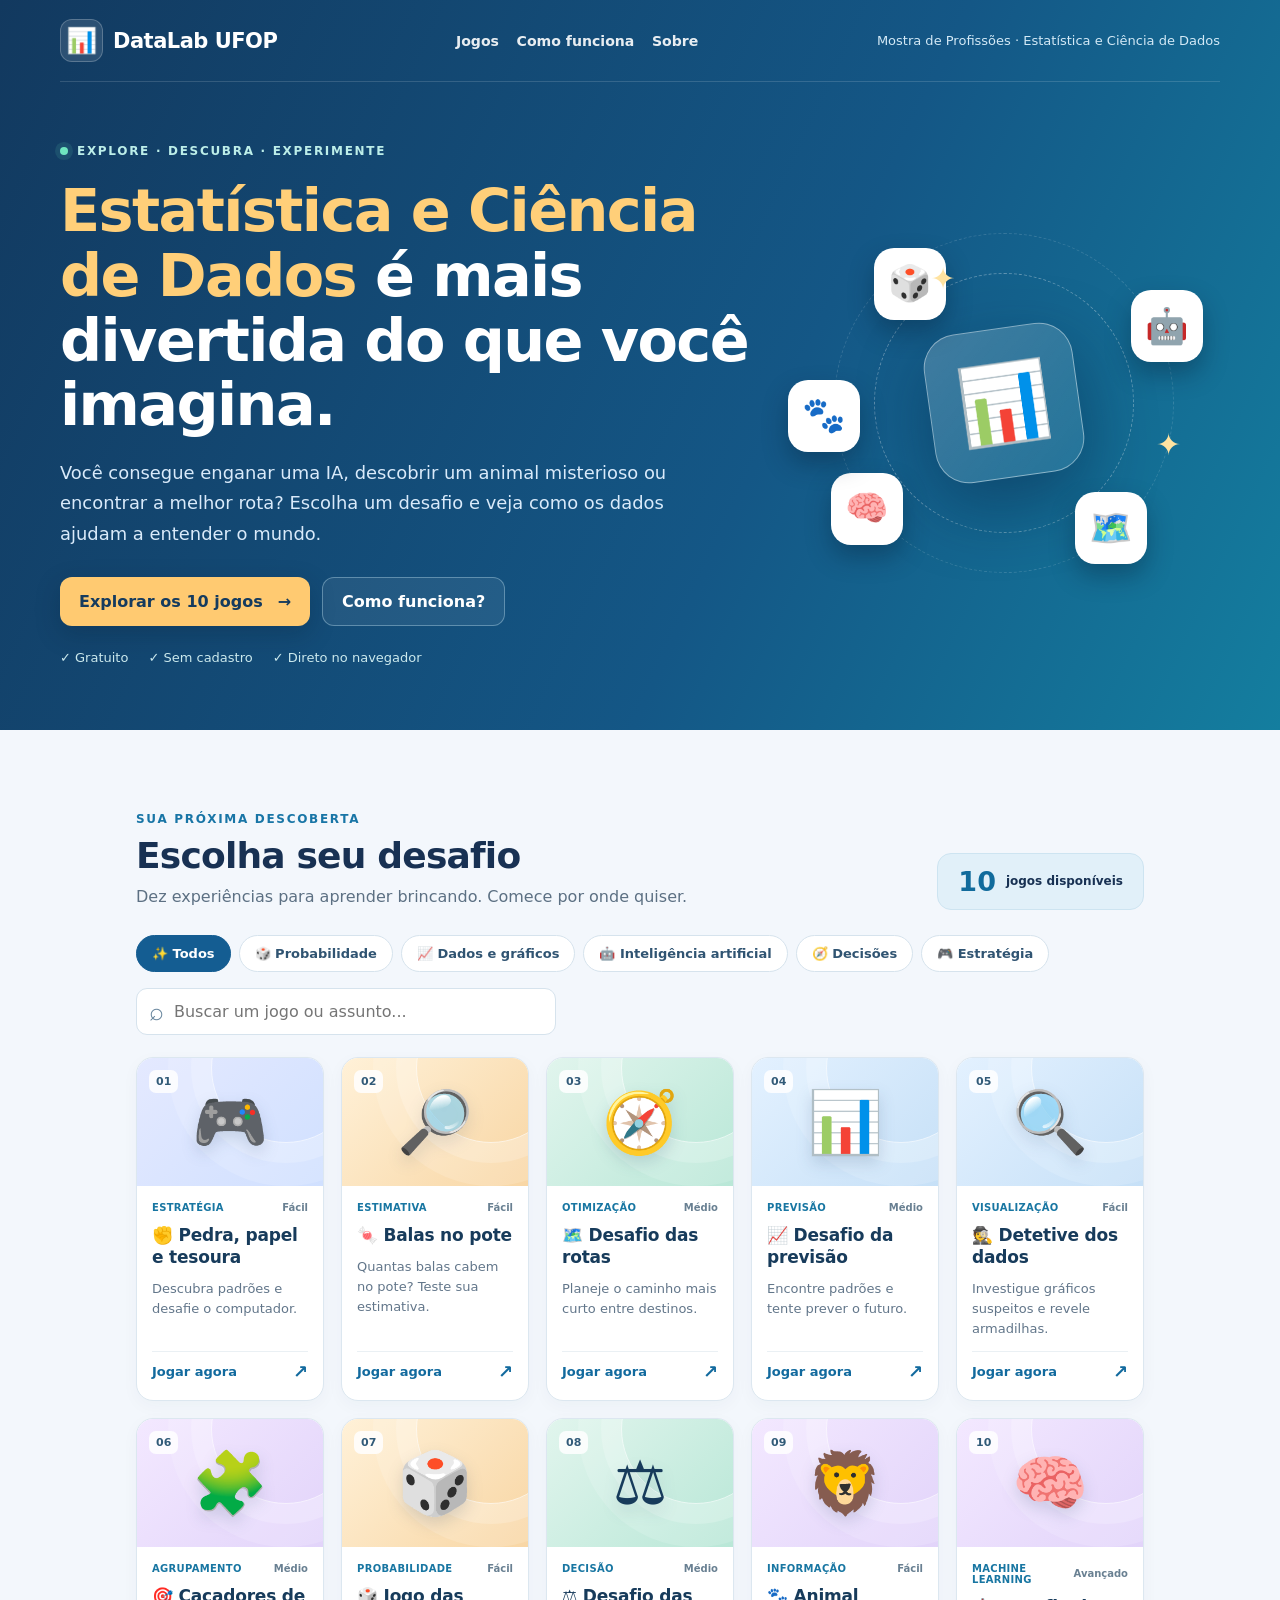
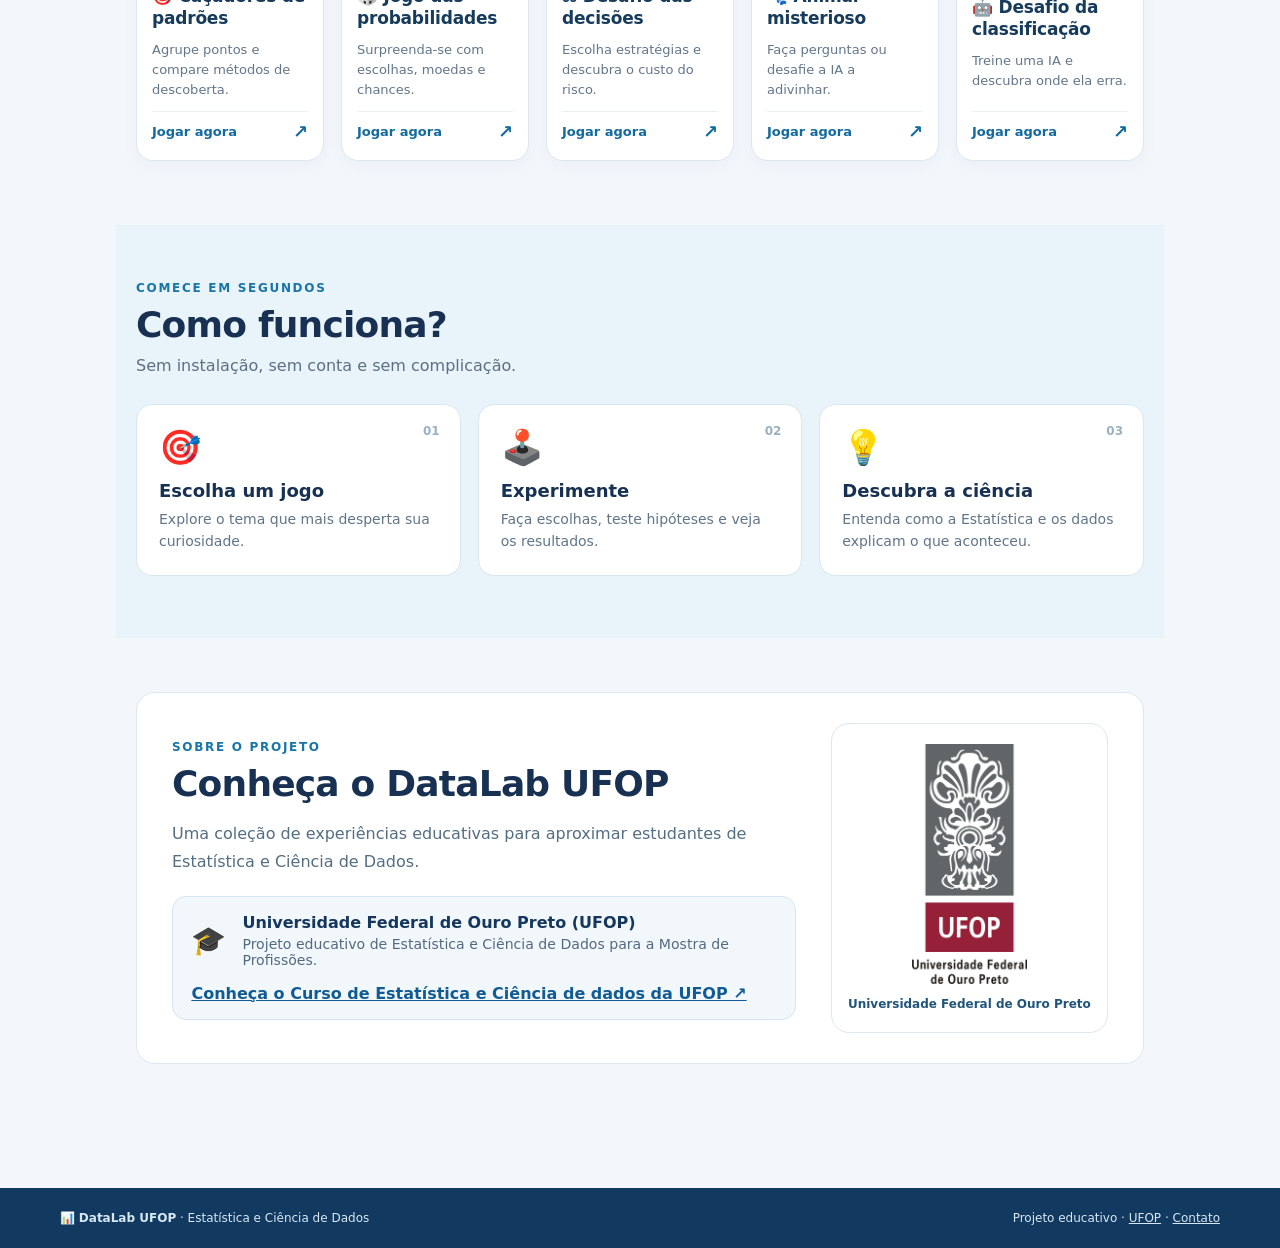
==== commit a810d5e5: "atualiza capa site" ====
--- a/index.html
+++ b/index.html
@@ -5,7 +5,7 @@
 <link rel="stylesheet" href="assets/style.css"><link rel="stylesheet" href="assets/portal.css"><script src="assets/portal.js" defer></script></head>
 <body class="portal-page"><a class="skip-link" href="#jogos">Ir para os jogos</a>
 <header class="portal-header"><div class="portal-container topbar"><a class="brand" href="index.html" aria-label="DataLab UFOP, página inicial"><span class="brand-icon">📊</span><span>DataLab <b>UFOP</b></span></a><nav class="topbar-links" aria-label="Navegação principal"><a href="#jogos">Jogos</a><a href="#como-funciona">Como funciona</a><a href="#sobre">Sobre</a></nav><span class="topbar-label">Mostra de Profissões · Estatística e Ciência de Dados</span></div>
-<div class="portal-container hero"><div class="hero-copy"><span class="eyebrow"><span class="live-dot"></span> EXPLORE · DESCUBRA · EXPERIMENTE</span><h1>Estatística e Ciência de Dados é mais <em>divertida</em> do que você imagina.</h1><p>Você consegue enganar uma IA, descobrir um animal misterioso ou encontrar a melhor rota? Escolha um desafio e veja como os dados ajudam a entender o mundo.</p>
+<div class="portal-container hero"><div class="hero-copy"><span class="eyebrow"><span class="live-dot"></span> EXPLORE · DESCUBRA · EXPERIMENTE</span><h1><em>Estatística e Ciência de Dados</em> é mais divertida do que você imagina.</h1><p>Você consegue enganar uma IA, descobrir um animal misterioso ou encontrar a melhor rota? Escolha um desafio e veja como os dados ajudam a entender o mundo.</p>
 <div class="hero-actions"><a class="primary-cta" href="#jogos">Explorar os 10 jogos <span aria-hidden="true">→</span></a><a class="secondary-cta" href="#como-funciona">Como funciona?</a></div><div class="hero-facts"><span>✓ Gratuito</span><span>✓ Sem cadastro</span><span>✓ Direto no navegador</span></div></div>
 <div class="hero-art" aria-hidden="true"><div class="orbit orbit-one"></div><div class="orbit orbit-two"></div><div class="hero-center">📊</div><div class="float-icon f1">🎲</div><div class="float-icon f2">🤖</div><div class="float-icon f3">🧠</div><div class="float-icon f4">🗺️</div><div class="float-icon f5">🐾</div><div class="hero-spark s1">✦</div><div class="hero-spark s2">✦</div></div></div></header>
 <main><section class="games-section portal-container" id="jogos" aria-labelledby="games-title"><div class="section-head"><div><span class="section-kicker">SUA PRÓXIMA DESCOBERTA</span><h2 id="games-title">Escolha seu desafio</h2><p>Dez experiências para aprender brincando. Comece por onde quiser.</p></div><div class="games-counter"><strong id="visible-count">10</strong><span>jogos disponíveis</span></div></div>
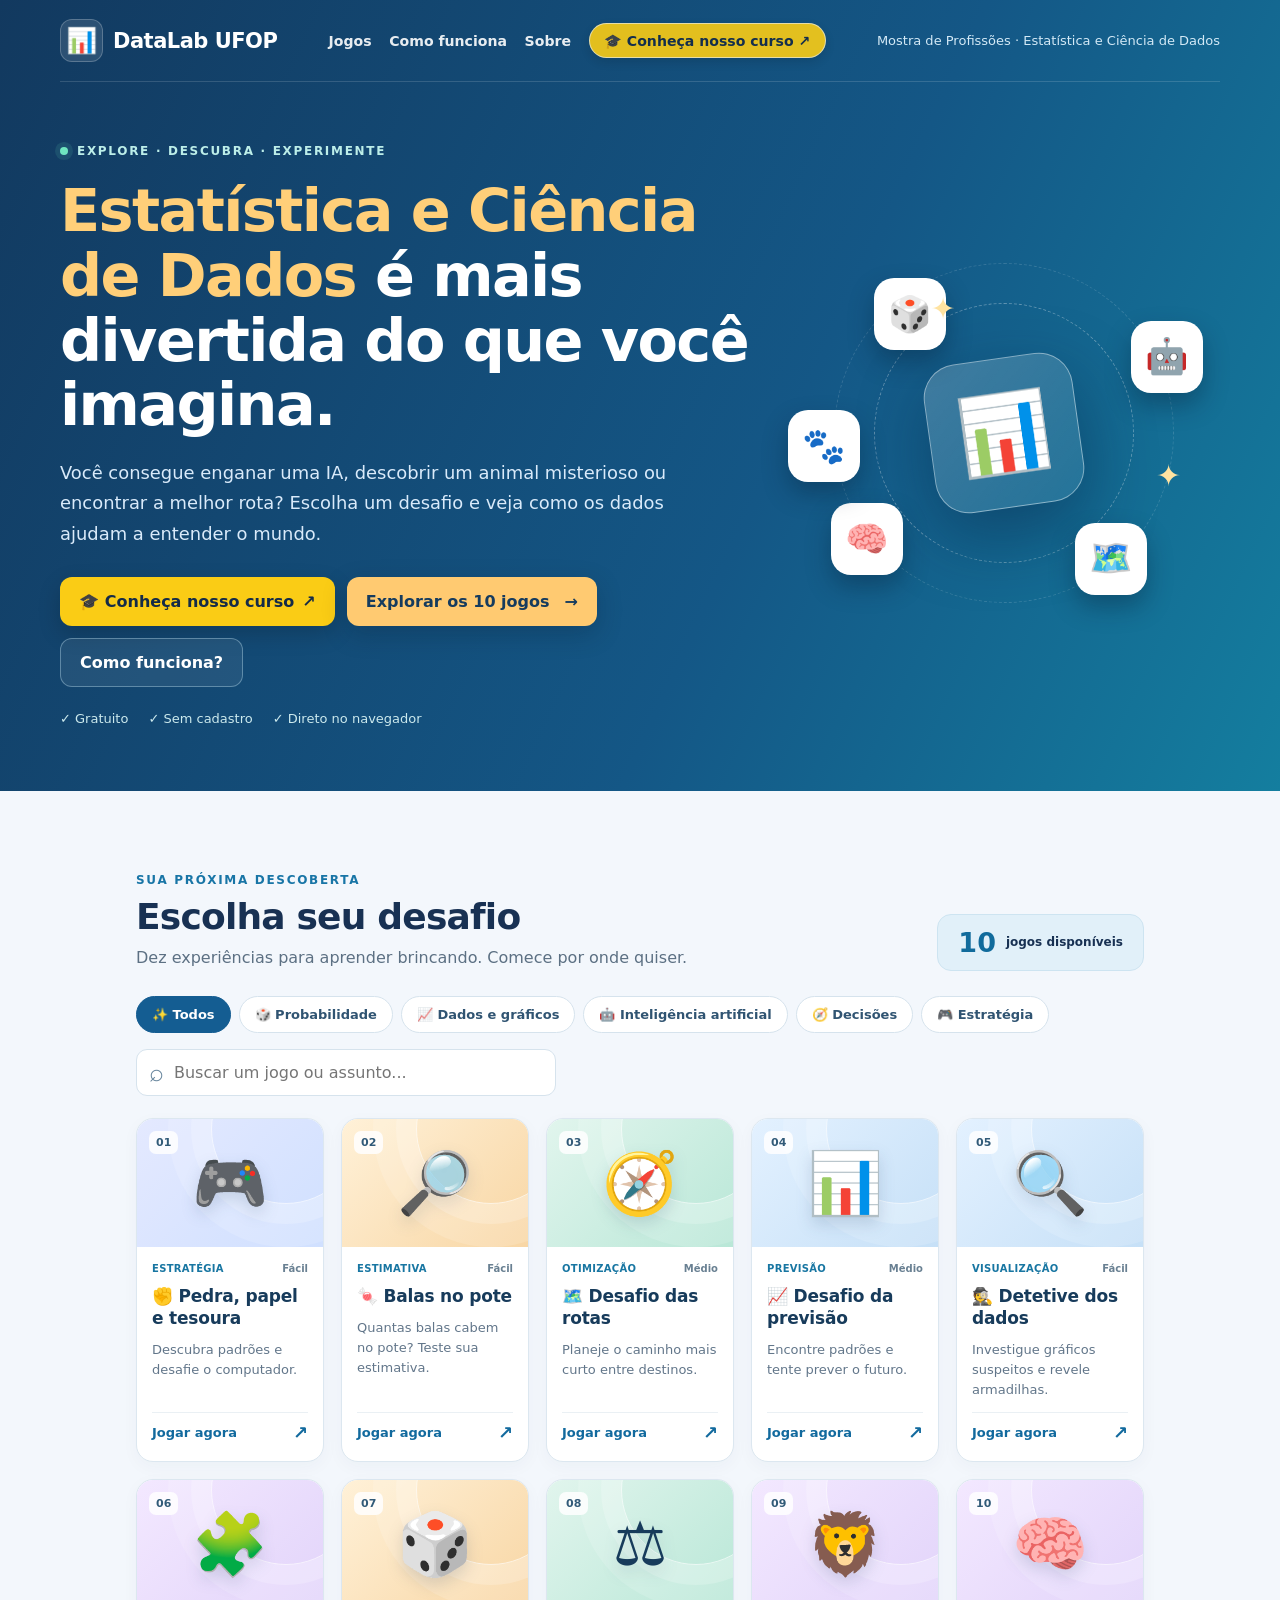
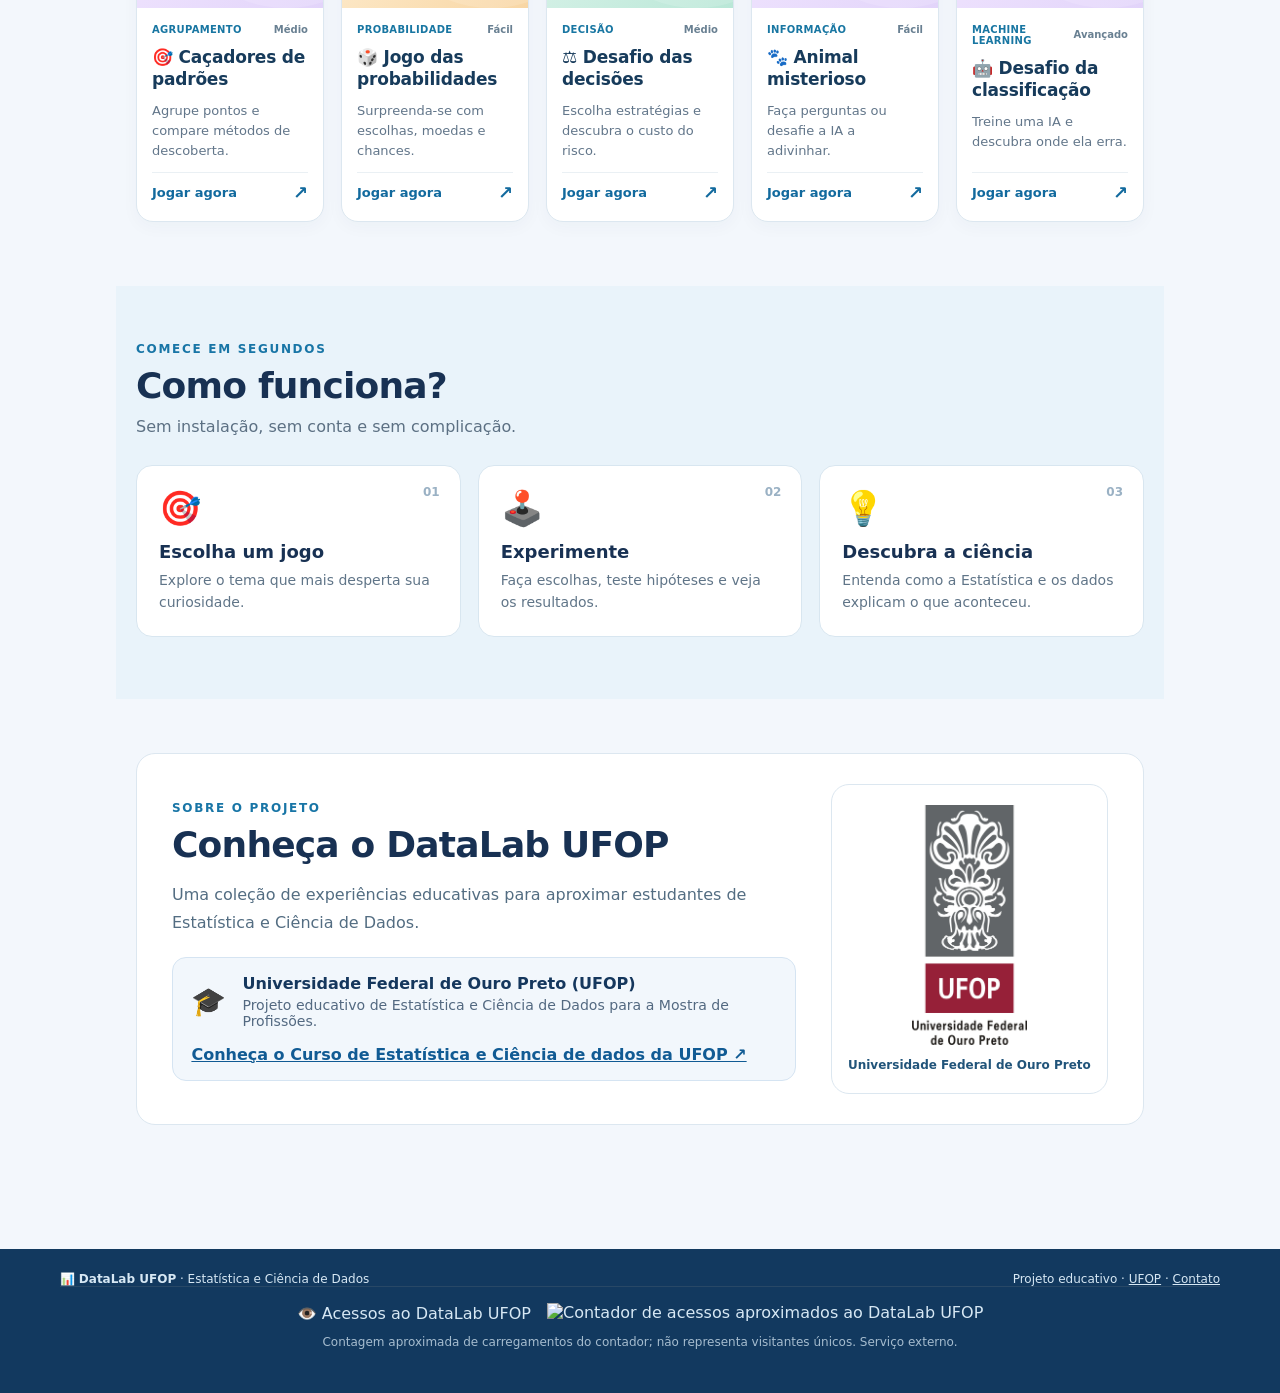
==== commit 55b1907b: "atualiza index.html" ====
--- a/index.html
+++ b/index.html
@@ -2,11 +2,23 @@
 <html lang="pt-BR"><head><meta charset="utf-8"><meta name="viewport" content="width=device-width,initial-scale=1">
 <link rel="icon" type="image/svg+xml" href="assets/favicon.svg"><meta name="theme-color" content="#103b68"><meta name="description" content="Dez jogos interativos e gratuitos de Estatística e Ciência de Dados. Descubra, experimente e aprenda no DataLab UFOP.">
 <title>DataLab UFOP | Explore Estatística e Ciência de Dados</title>
-<link rel="stylesheet" href="assets/style.css"><link rel="stylesheet" href="assets/portal.css"><script src="assets/portal.js" defer></script></head>
+<link rel="stylesheet" href="assets/style.css"><link rel="stylesheet" href="assets/portal.css"><script src="assets/portal.js" defer></script>
+<style>
+/* Destaques adicionados ao portal DataLab UFOP */
+.course-nav-link { display:inline-flex;align-items:center;gap:.35rem;padding:.55rem .9rem!important;border:1px solid rgba(255,255,255,.65);border-radius:999px;background:#facc15;color:#142b48!important;font-weight:800!important;text-decoration:none!important;box-shadow:0 4px 12px rgba(0,0,0,.14); }
+.course-nav-link:hover,.course-hero-cta:hover { background:#fde68a;transform:translateY(-2px); }
+.course-hero-cta { display:inline-flex;align-items:center;justify-content:center;gap:.5rem;padding:.85rem 1.2rem;background:#facc15;color:#142b48!important;border-radius:12px;text-decoration:none!important;font-weight:800;box-shadow:0 8px 22px rgba(0,0,0,.18);transition:transform .2s,background .2s; }
+.hero-actions { flex-wrap:wrap; }
+.visit-counter { display:flex;justify-content:center;align-items:center;flex-wrap:wrap;gap:.7rem 1rem;padding:1rem 0 1.35rem;text-align:center;border-top:1px solid rgba(128,128,128,.2); }
+.visit-counter img { display:inline-block;max-width:100%;height:auto;min-height:20px; }
+.visit-counter small { flex-basis:100%;font-size:.75rem;opacity:.75; }
+@media(max-width:750px) { .course-nav-link { font-size:.85rem; } .course-hero-cta { width:100%; } }
+</style>
+</head>
 <body class="portal-page"><a class="skip-link" href="#jogos">Ir para os jogos</a>
-<header class="portal-header"><div class="portal-container topbar"><a class="brand" href="index.html" aria-label="DataLab UFOP, página inicial"><span class="brand-icon">📊</span><span>DataLab <b>UFOP</b></span></a><nav class="topbar-links" aria-label="Navegação principal"><a href="#jogos">Jogos</a><a href="#como-funciona">Como funciona</a><a href="#sobre">Sobre</a></nav><span class="topbar-label">Mostra de Profissões · Estatística e Ciência de Dados</span></div>
+<header class="portal-header"><div class="portal-container topbar"><a class="brand" href="index.html" aria-label="DataLab UFOP, página inicial"><span class="brand-icon">📊</span><span>DataLab <b>UFOP</b></span></a><nav class="topbar-links" aria-label="Navegação principal"><a href="#jogos">Jogos</a><a href="#como-funciona">Como funciona</a><a href="#sobre">Sobre</a><a class="course-nav-link" href="https://deest.ufop.br/" target="_blank" rel="noopener noreferrer">🎓 Conheça nosso curso ↗</a></nav><span class="topbar-label">Mostra de Profissões · Estatística e Ciência de Dados</span></div>
 <div class="portal-container hero"><div class="hero-copy"><span class="eyebrow"><span class="live-dot"></span> EXPLORE · DESCUBRA · EXPERIMENTE</span><h1><em>Estatística e Ciência de Dados</em> é mais divertida do que você imagina.</h1><p>Você consegue enganar uma IA, descobrir um animal misterioso ou encontrar a melhor rota? Escolha um desafio e veja como os dados ajudam a entender o mundo.</p>
-<div class="hero-actions"><a class="primary-cta" href="#jogos">Explorar os 10 jogos <span aria-hidden="true">→</span></a><a class="secondary-cta" href="#como-funciona">Como funciona?</a></div><div class="hero-facts"><span>✓ Gratuito</span><span>✓ Sem cadastro</span><span>✓ Direto no navegador</span></div></div>
+<div class="hero-actions"><a class="course-hero-cta" href="https://deest.ufop.br/" target="_blank" rel="noopener noreferrer">🎓 Conheça nosso curso <span aria-hidden="true">↗</span></a><a class="primary-cta" href="#jogos">Explorar os 10 jogos <span aria-hidden="true">→</span></a><a class="secondary-cta" href="#como-funciona">Como funciona?</a></div><div class="hero-facts"><span>✓ Gratuito</span><span>✓ Sem cadastro</span><span>✓ Direto no navegador</span></div></div>
 <div class="hero-art" aria-hidden="true"><div class="orbit orbit-one"></div><div class="orbit orbit-two"></div><div class="hero-center">📊</div><div class="float-icon f1">🎲</div><div class="float-icon f2">🤖</div><div class="float-icon f3">🧠</div><div class="float-icon f4">🗺️</div><div class="float-icon f5">🐾</div><div class="hero-spark s1">✦</div><div class="hero-spark s2">✦</div></div></div></header>
 <main><section class="games-section portal-container" id="jogos" aria-labelledby="games-title"><div class="section-head"><div><span class="section-kicker">SUA PRÓXIMA DESCOBERTA</span><h2 id="games-title">Escolha seu desafio</h2><p>Dez experiências para aprender brincando. Comece por onde quiser.</p></div><div class="games-counter"><strong id="visible-count">10</strong><span>jogos disponíveis</span></div></div>
 <div class="filters" role="group" aria-label="Filtrar jogos por assunto"><button class="filter active" data-filter="todos" aria-pressed="true">✨ Todos</button><button class="filter" data-filter="probabilidade" aria-pressed="false">🎲 Probabilidade</button><button class="filter" data-filter="dados" aria-pressed="false">📈 Dados e gráficos</button><button class="filter" data-filter="ia" aria-pressed="false">🤖 Inteligência artificial</button><button class="filter" data-filter="decisao" aria-pressed="false">🧭 Decisões</button><button class="filter" data-filter="estrategia" aria-pressed="false">🎮 Estratégia</button></div>
@@ -43,4 +55,4 @@
       <span class="game-content"><span class="game-meta"><span class="topic">Machine learning</span><span class="difficulty">Avançado</span></span><strong>🤖 Desafio da classificação</strong><span class="game-desc">Treine uma IA e descubra onde ela erra.</span><span class="game-action">Jogar agora <span aria-hidden="true">↗</span></span></span></a></div><p id="empty-state" class="empty-state" hidden>Nenhum jogo encontrado. Experimente outro termo ou selecione “Todos”.</p></section>
 <section class="how-section" id="como-funciona"><div class="portal-container"><div class="section-head"><div><span class="section-kicker">COMECE EM SEGUNDOS</span><h2>Como funciona?</h2><p>Sem instalação, sem conta e sem complicação.</p></div></div><div class="how-grid"><div class="how-card"><span class="step-num">01</span><span class="step-icon">🎯</span><h3>Escolha um jogo</h3><p>Explore o tema que mais desperta sua curiosidade.</p></div><div class="how-card"><span class="step-num">02</span><span class="step-icon">🕹️</span><h3>Experimente</h3><p>Faça escolhas, teste hipóteses e veja os resultados.</p></div><div class="how-card"><span class="step-num">03</span><span class="step-icon">💡</span><h3>Descubra a ciência</h3><p>Entenda como a Estatística e os dados explicam o que aconteceu.</p></div></div></div></section>
 <section class="about-section portal-container" id="sobre"><div class="about-card"><div><span class="section-kicker">SOBRE O PROJETO</span><h2>Conheça o DataLab UFOP</h2><p>Uma coleção de experiências educativas para aproximar estudantes de Estatística e Ciência de Dados.</p><div class="institutional-line"><span class="institutional-icon" aria-hidden="true">🎓</span><div><strong>Universidade Federal de Ouro Preto (UFOP)</strong><span>Projeto educativo de Estatística e Ciência de Dados para a Mostra de Profissões.</span></div><a href="https://deest.ufop.br/" target="_blank" rel="noopener noreferrer">Conheça o Curso de Estatística e Ciência de dados da UFOP ↗</a></div></div><div class="about-mark about-mark-ufop"><img src="assets/logo-ufop.webp" alt="Logotipo da Universidade Federal de Ouro Preto — UFOP" width="944" height="1972" loading="lazy"><span>Universidade Federal de Ouro Preto</span></div></div></section></main>
-<footer class="portal-footer"><div class="portal-container footer-row"><span>📊 <strong>DataLab UFOP</strong> · Estatística e Ciência de Dados</span><span>Projeto educativo · <a href="https://ufop.br/" target="_blank" rel="noopener noreferrer">UFOP</a> · <a href="mailto:coordenacao.coecd@ufop.edu.br">Contato</a></span></div></footer></body></html>+<footer class="portal-footer"><div class="portal-container footer-row"><span>📊 <strong>DataLab UFOP</strong> · Estatística e Ciência de Dados</span><span>Projeto educativo · <a href="https://ufop.br/" target="_blank" rel="noopener noreferrer">UFOP</a> · <a href="mailto:coordenacao.coecd@ufop.edu.br">Contato</a></span></div><div class="portal-container visit-counter" aria-label="Contador público de acessos"><span>👁️ Acessos ao DataLab UFOP</span><img src="https://hits.sh/www.professortp.com.br/datalab-ufop.svg?label=visitas&amp;color=2563eb&amp;labelColor=103b68" alt="Contador de acessos aproximados ao DataLab UFOP" loading="lazy" referrerpolicy="no-referrer"><small>Contagem aproximada de carregamentos do contador; não representa visitantes únicos. Serviço externo.</small></div></footer></body></html>
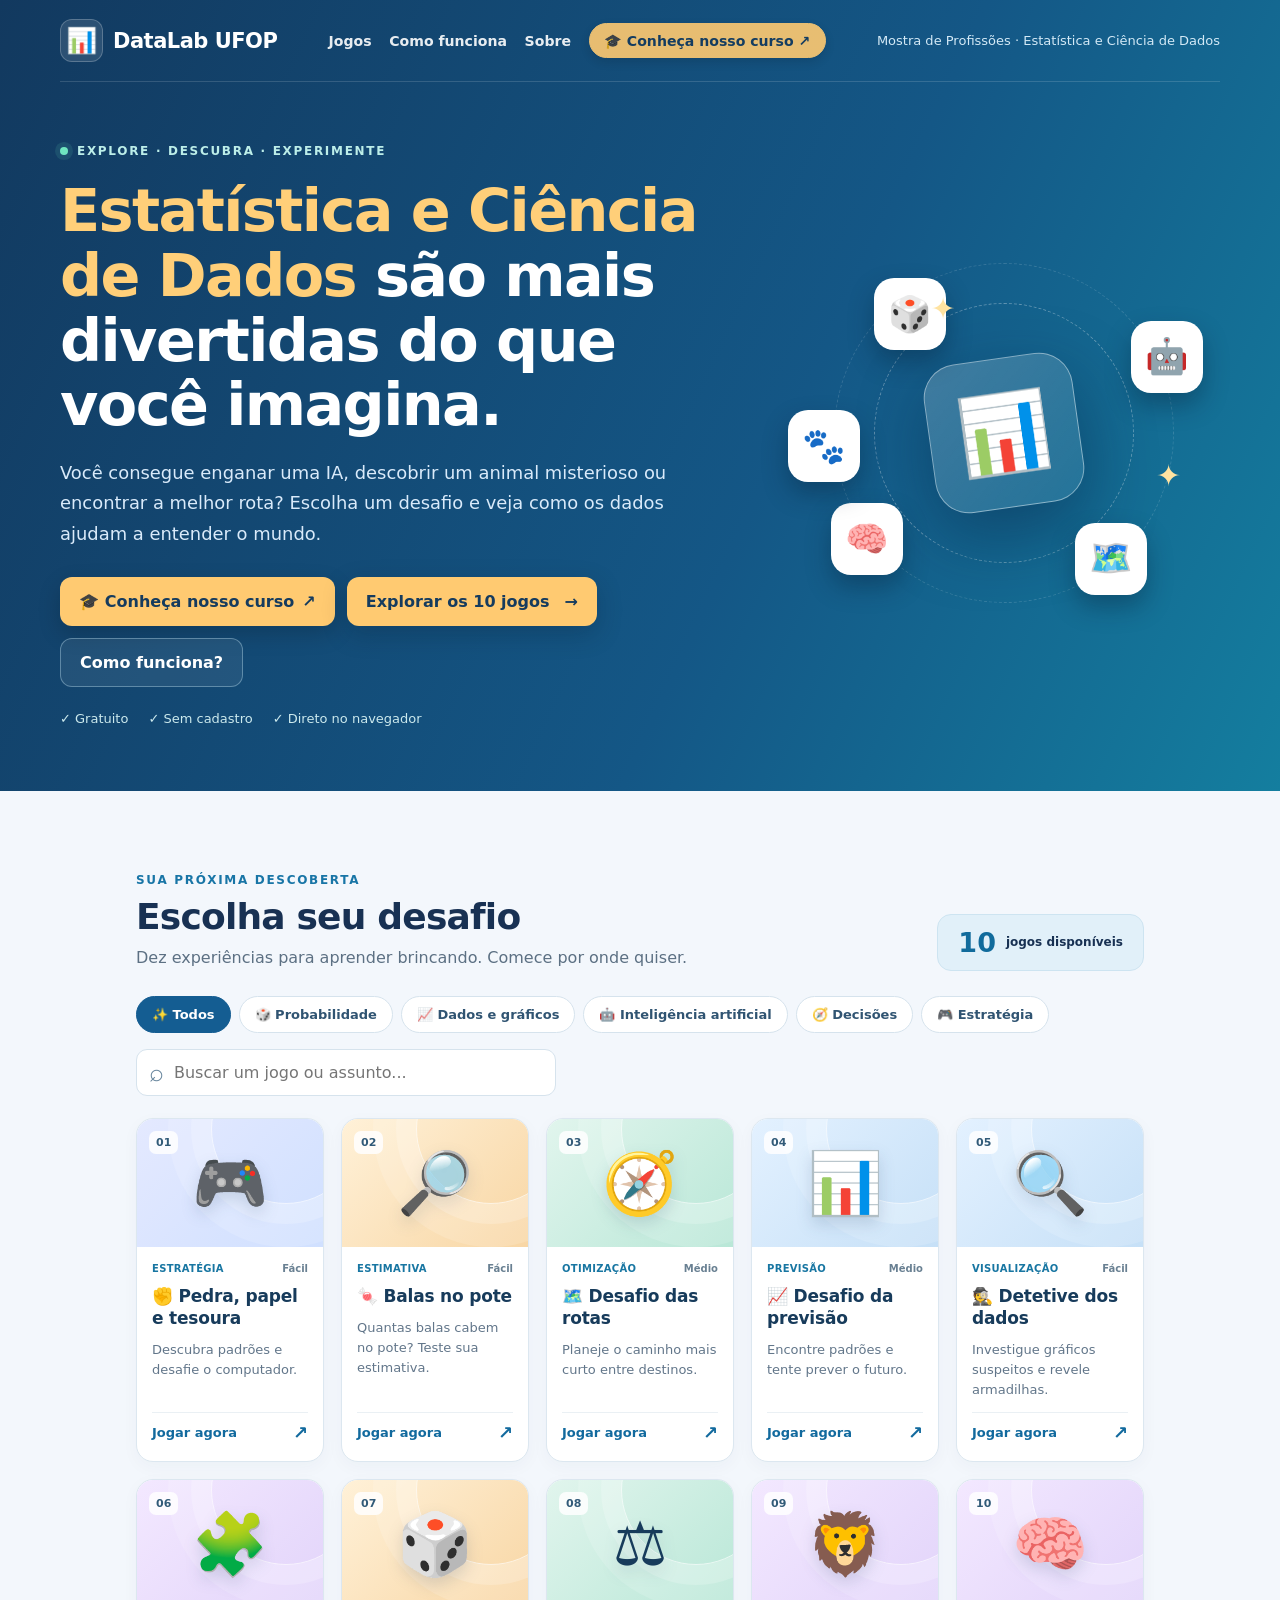
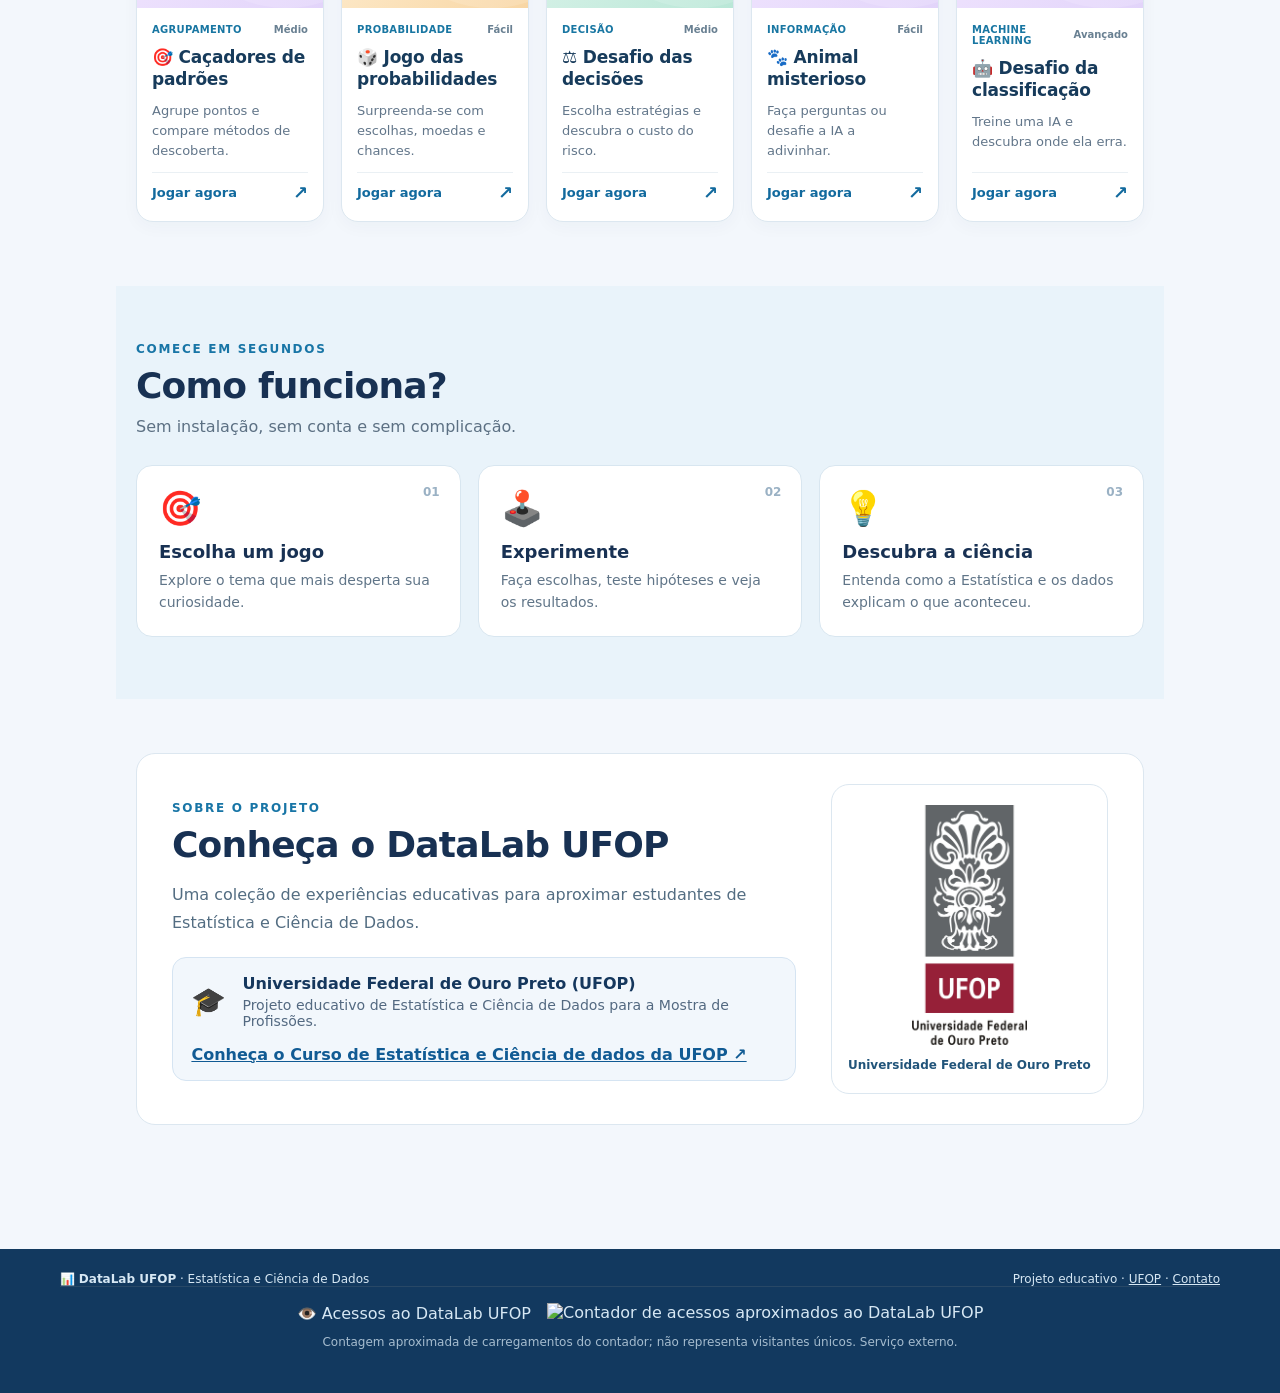
==== commit d64968a8: "corrige erro portugues" ====
--- a/index.html
+++ b/index.html
@@ -17,7 +17,7 @@
 </head>
 <body class="portal-page"><a class="skip-link" href="#jogos">Ir para os jogos</a>
 <header class="portal-header"><div class="portal-container topbar"><a class="brand" href="index.html" aria-label="DataLab UFOP, página inicial"><span class="brand-icon">📊</span><span>DataLab <b>UFOP</b></span></a><nav class="topbar-links" aria-label="Navegação principal"><a href="#jogos">Jogos</a><a href="#como-funciona">Como funciona</a><a href="#sobre">Sobre</a><a class="course-nav-link" href="https://deest.ufop.br/" target="_blank" rel="noopener noreferrer">🎓 Conheça nosso curso ↗</a></nav><span class="topbar-label">Mostra de Profissões · Estatística e Ciência de Dados</span></div>
-<div class="portal-container hero"><div class="hero-copy"><span class="eyebrow"><span class="live-dot"></span> EXPLORE · DESCUBRA · EXPERIMENTE</span><h1><em>Estatística e Ciência de Dados</em> é mais divertida do que você imagina.</h1><p>Você consegue enganar uma IA, descobrir um animal misterioso ou encontrar a melhor rota? Escolha um desafio e veja como os dados ajudam a entender o mundo.</p>
+<div class="portal-container hero"><div class="hero-copy"><span class="eyebrow"><span class="live-dot"></span> EXPLORE · DESCUBRA · EXPERIMENTE</span><h1><em>Estatística e Ciência de Dados</em> são mais divertidas do que você imagina.</h1><p>Você consegue enganar uma IA, descobrir um animal misterioso ou encontrar a melhor rota? Escolha um desafio e veja como os dados ajudam a entender o mundo.</p>
 <div class="hero-actions"><a class="course-hero-cta" href="https://deest.ufop.br/" target="_blank" rel="noopener noreferrer">🎓 Conheça nosso curso <span aria-hidden="true">↗</span></a><a class="primary-cta" href="#jogos">Explorar os 10 jogos <span aria-hidden="true">→</span></a><a class="secondary-cta" href="#como-funciona">Como funciona?</a></div><div class="hero-facts"><span>✓ Gratuito</span><span>✓ Sem cadastro</span><span>✓ Direto no navegador</span></div></div>
 <div class="hero-art" aria-hidden="true"><div class="orbit orbit-one"></div><div class="orbit orbit-two"></div><div class="hero-center">📊</div><div class="float-icon f1">🎲</div><div class="float-icon f2">🤖</div><div class="float-icon f3">🧠</div><div class="float-icon f4">🗺️</div><div class="float-icon f5">🐾</div><div class="hero-spark s1">✦</div><div class="hero-spark s2">✦</div></div></div></header>
 <main><section class="games-section portal-container" id="jogos" aria-labelledby="games-title"><div class="section-head"><div><span class="section-kicker">SUA PRÓXIMA DESCOBERTA</span><h2 id="games-title">Escolha seu desafio</h2><p>Dez experiências para aprender brincando. Comece por onde quiser.</p></div><div class="games-counter"><strong id="visible-count">10</strong><span>jogos disponíveis</span></div></div>
--- a/assets/portal.css
+++ b/assets/portal.css
@@ -20,3 +20,18 @@
 .about-mark-ufop img{display:block;width:auto;max-width:100%;height:240px;object-fit:contain}
 .about-mark-ufop span{text-align:center;line-height:1.4;font-size:12px}
 @media(max-width:720px){.about-mark-ufop img{height:190px}}
+
+
+/* DataLab UFOP — padronização dos dois botões Conheça nosso curso */
+.topbar-links a[href="https://deest.ufop.br/"],
+.hero-actions a[href="https://deest.ufop.br/"] {
+  background: #ffca71 !important;
+  color: #153b5e !important;
+  border-color: #ffca71 !important;
+}
+.topbar-links a[href="https://deest.ufop.br/"]:hover,
+.hero-actions a[href="https://deest.ufop.br/"]:hover {
+  background: #ffda9c !important;
+  border-color: #ffda9c !important;
+  color: #153b5e !important;
+}
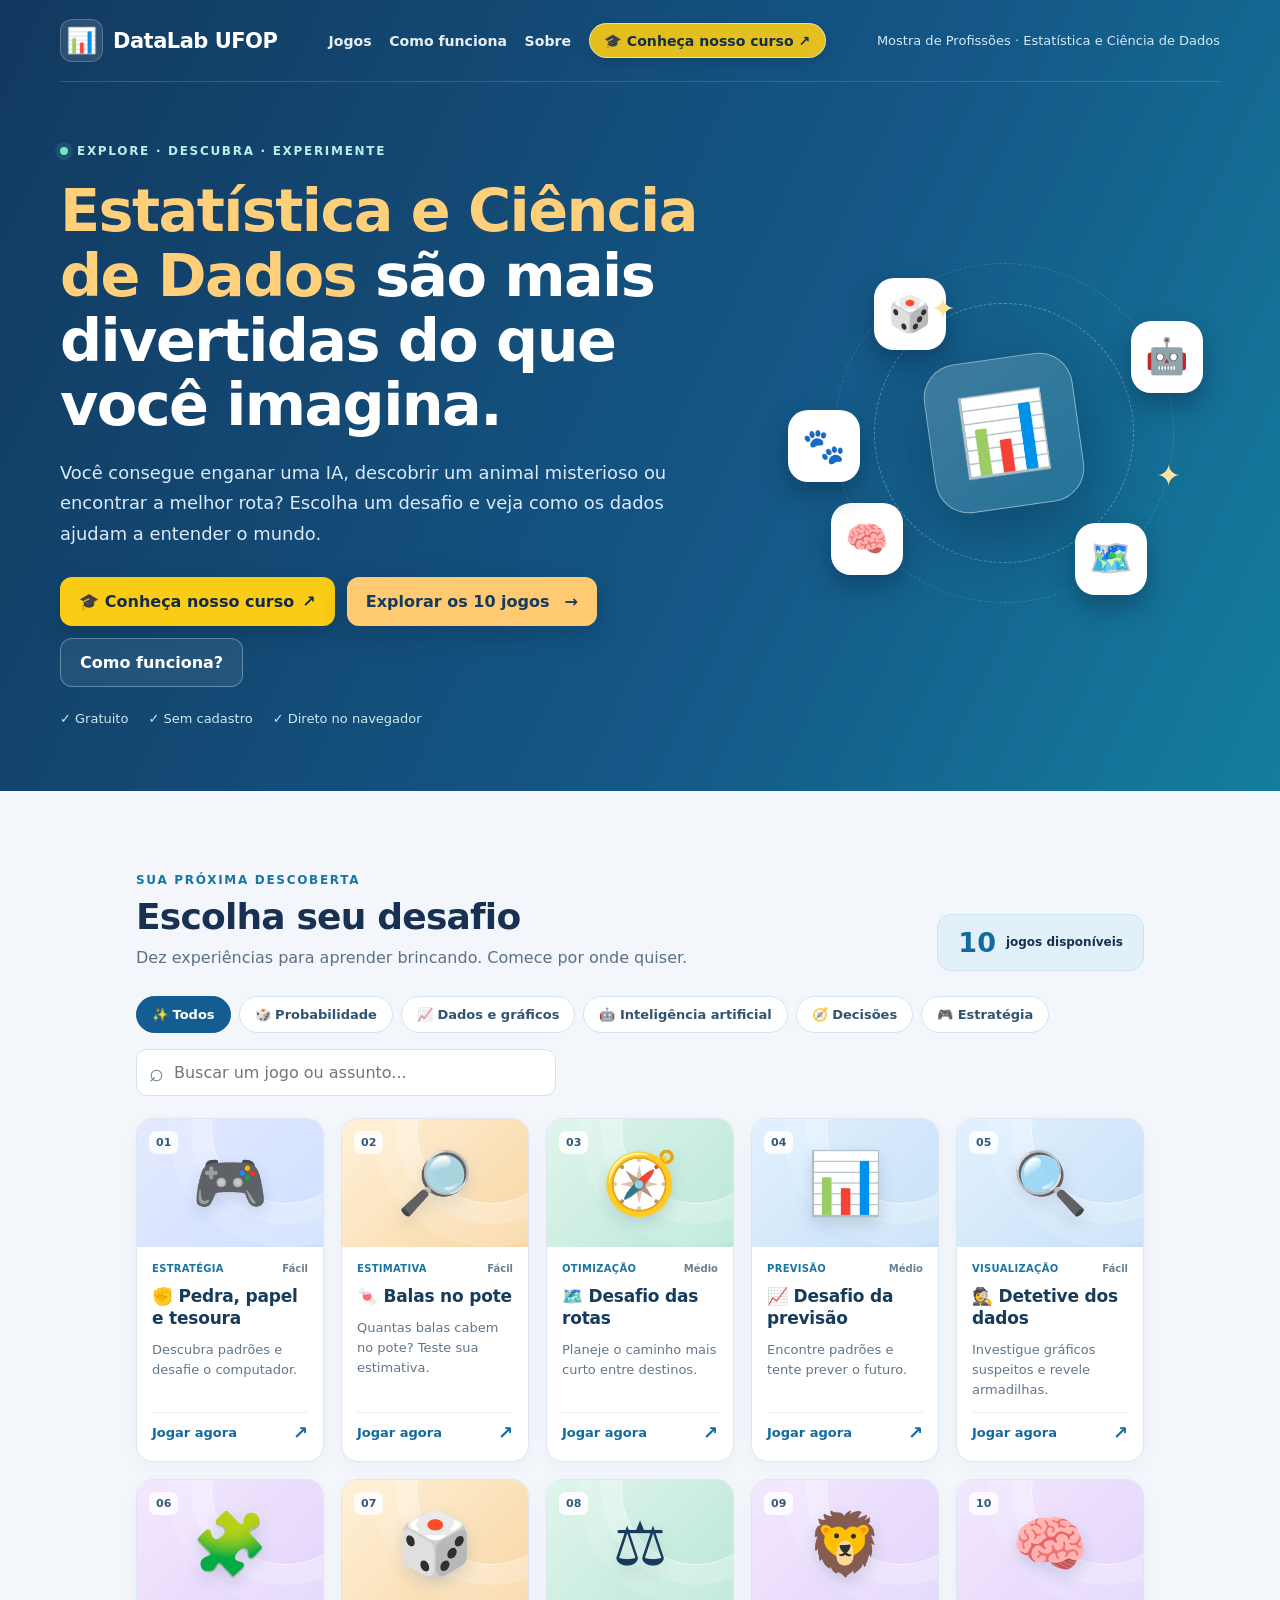
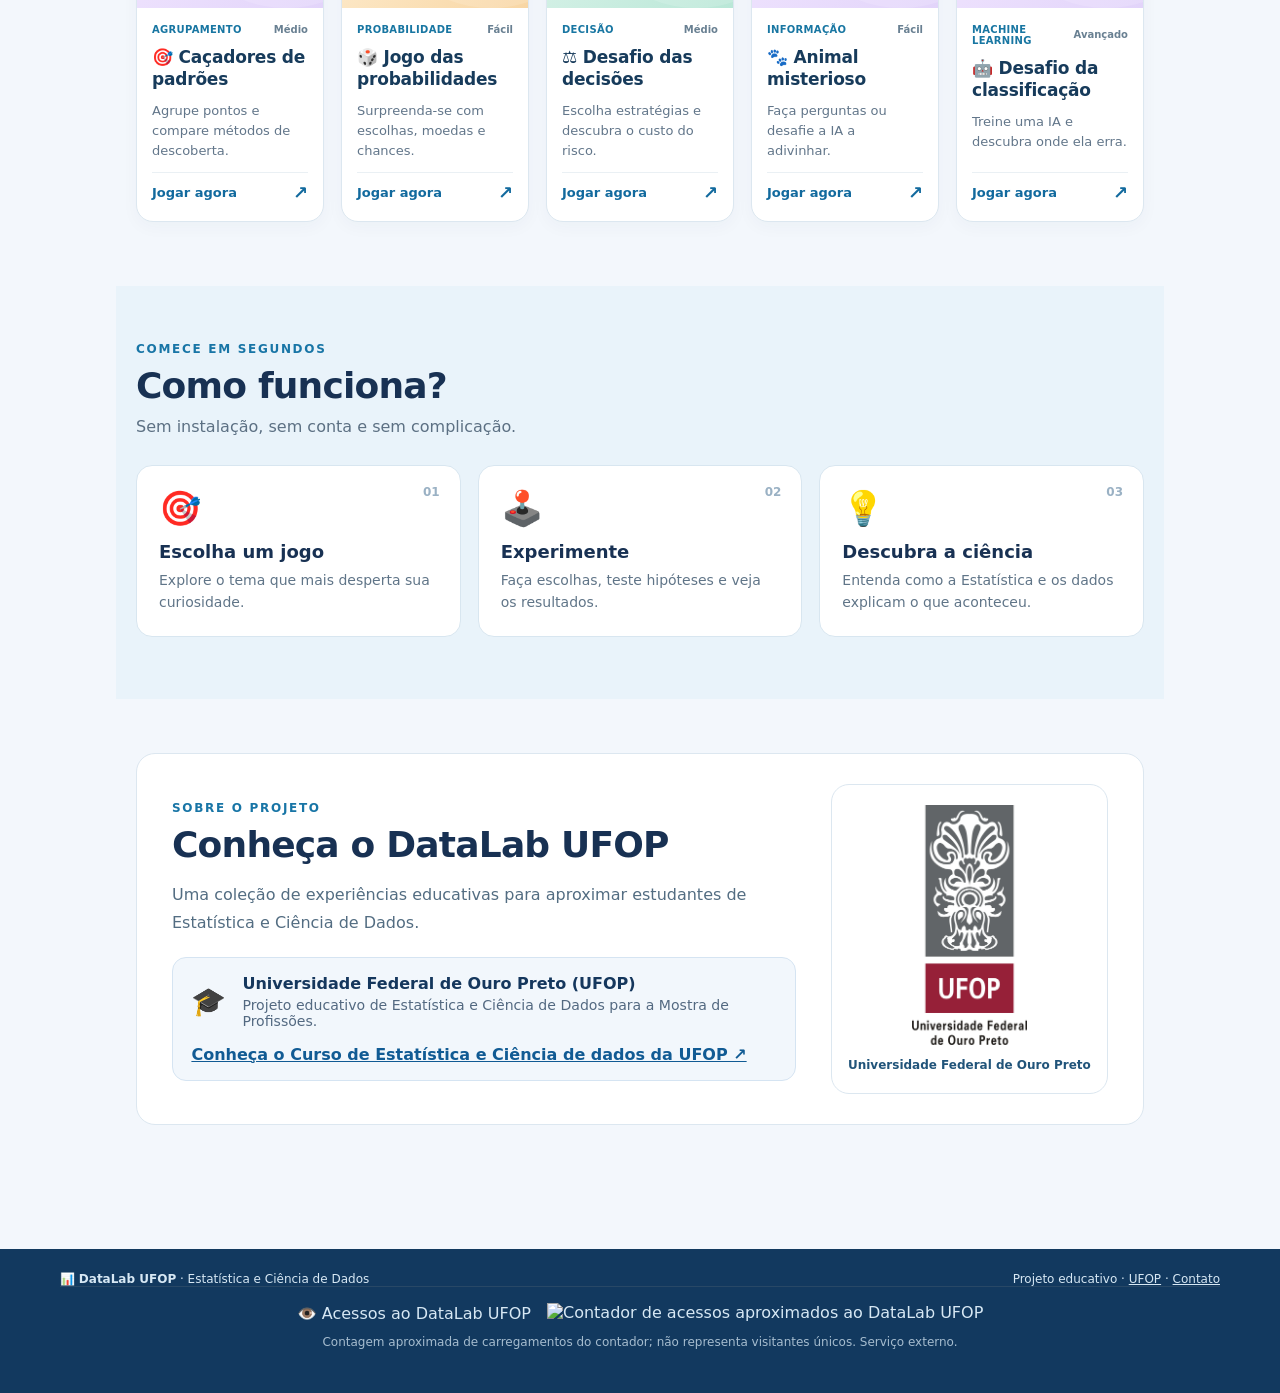
==== commit 461df448: "Atualiza site colegiado" ====
--- a/index.html
+++ b/index.html
@@ -16,9 +16,9 @@
 </style>
 </head>
 <body class="portal-page"><a class="skip-link" href="#jogos">Ir para os jogos</a>
-<header class="portal-header"><div class="portal-container topbar"><a class="brand" href="index.html" aria-label="DataLab UFOP, página inicial"><span class="brand-icon">📊</span><span>DataLab <b>UFOP</b></span></a><nav class="topbar-links" aria-label="Navegação principal"><a href="#jogos">Jogos</a><a href="#como-funciona">Como funciona</a><a href="#sobre">Sobre</a><a class="course-nav-link" href="https://deest.ufop.br/" target="_blank" rel="noopener noreferrer">🎓 Conheça nosso curso ↗</a></nav><span class="topbar-label">Mostra de Profissões · Estatística e Ciência de Dados</span></div>
+<header class="portal-header"><div class="portal-container topbar"><a class="brand" href="index.html" aria-label="DataLab UFOP, página inicial"><span class="brand-icon">📊</span><span>DataLab <b>UFOP</b></span></a><nav class="topbar-links" aria-label="Navegação principal"><a href="#jogos">Jogos</a><a href="#como-funciona">Como funciona</a><a href="#sobre">Sobre</a><a class="course-nav-link" href="https://sites.ufop.br/coest/home" target="_blank" rel="noopener noreferrer">🎓 Conheça nosso curso ↗</a></nav><span class="topbar-label">Mostra de Profissões · Estatística e Ciência de Dados</span></div>
 <div class="portal-container hero"><div class="hero-copy"><span class="eyebrow"><span class="live-dot"></span> EXPLORE · DESCUBRA · EXPERIMENTE</span><h1><em>Estatística e Ciência de Dados</em> são mais divertidas do que você imagina.</h1><p>Você consegue enganar uma IA, descobrir um animal misterioso ou encontrar a melhor rota? Escolha um desafio e veja como os dados ajudam a entender o mundo.</p>
-<div class="hero-actions"><a class="course-hero-cta" href="https://deest.ufop.br/" target="_blank" rel="noopener noreferrer">🎓 Conheça nosso curso <span aria-hidden="true">↗</span></a><a class="primary-cta" href="#jogos">Explorar os 10 jogos <span aria-hidden="true">→</span></a><a class="secondary-cta" href="#como-funciona">Como funciona?</a></div><div class="hero-facts"><span>✓ Gratuito</span><span>✓ Sem cadastro</span><span>✓ Direto no navegador</span></div></div>
+<div class="hero-actions"><a class="course-hero-cta" href="https://sites.ufop.br/coest/home" target="_blank" rel="noopener noreferrer">🎓 Conheça nosso curso <span aria-hidden="true">↗</span></a><a class="primary-cta" href="#jogos">Explorar os 10 jogos <span aria-hidden="true">→</span></a><a class="secondary-cta" href="#como-funciona">Como funciona?</a></div><div class="hero-facts"><span>✓ Gratuito</span><span>✓ Sem cadastro</span><span>✓ Direto no navegador</span></div></div>
 <div class="hero-art" aria-hidden="true"><div class="orbit orbit-one"></div><div class="orbit orbit-two"></div><div class="hero-center">📊</div><div class="float-icon f1">🎲</div><div class="float-icon f2">🤖</div><div class="float-icon f3">🧠</div><div class="float-icon f4">🗺️</div><div class="float-icon f5">🐾</div><div class="hero-spark s1">✦</div><div class="hero-spark s2">✦</div></div></div></header>
 <main><section class="games-section portal-container" id="jogos" aria-labelledby="games-title"><div class="section-head"><div><span class="section-kicker">SUA PRÓXIMA DESCOBERTA</span><h2 id="games-title">Escolha seu desafio</h2><p>Dez experiências para aprender brincando. Comece por onde quiser.</p></div><div class="games-counter"><strong id="visible-count">10</strong><span>jogos disponíveis</span></div></div>
 <div class="filters" role="group" aria-label="Filtrar jogos por assunto"><button class="filter active" data-filter="todos" aria-pressed="true">✨ Todos</button><button class="filter" data-filter="probabilidade" aria-pressed="false">🎲 Probabilidade</button><button class="filter" data-filter="dados" aria-pressed="false">📈 Dados e gráficos</button><button class="filter" data-filter="ia" aria-pressed="false">🤖 Inteligência artificial</button><button class="filter" data-filter="decisao" aria-pressed="false">🧭 Decisões</button><button class="filter" data-filter="estrategia" aria-pressed="false">🎮 Estratégia</button></div>
@@ -54,5 +54,5 @@
       <span class="game-visual visual-ia" aria-hidden="true"><span class="visual-orbit"></span><span class="game-art">🧠</span><span class="game-num">10</span></span>
       <span class="game-content"><span class="game-meta"><span class="topic">Machine learning</span><span class="difficulty">Avançado</span></span><strong>🤖 Desafio da classificação</strong><span class="game-desc">Treine uma IA e descubra onde ela erra.</span><span class="game-action">Jogar agora <span aria-hidden="true">↗</span></span></span></a></div><p id="empty-state" class="empty-state" hidden>Nenhum jogo encontrado. Experimente outro termo ou selecione “Todos”.</p></section>
 <section class="how-section" id="como-funciona"><div class="portal-container"><div class="section-head"><div><span class="section-kicker">COMECE EM SEGUNDOS</span><h2>Como funciona?</h2><p>Sem instalação, sem conta e sem complicação.</p></div></div><div class="how-grid"><div class="how-card"><span class="step-num">01</span><span class="step-icon">🎯</span><h3>Escolha um jogo</h3><p>Explore o tema que mais desperta sua curiosidade.</p></div><div class="how-card"><span class="step-num">02</span><span class="step-icon">🕹️</span><h3>Experimente</h3><p>Faça escolhas, teste hipóteses e veja os resultados.</p></div><div class="how-card"><span class="step-num">03</span><span class="step-icon">💡</span><h3>Descubra a ciência</h3><p>Entenda como a Estatística e os dados explicam o que aconteceu.</p></div></div></div></section>
-<section class="about-section portal-container" id="sobre"><div class="about-card"><div><span class="section-kicker">SOBRE O PROJETO</span><h2>Conheça o DataLab UFOP</h2><p>Uma coleção de experiências educativas para aproximar estudantes de Estatística e Ciência de Dados.</p><div class="institutional-line"><span class="institutional-icon" aria-hidden="true">🎓</span><div><strong>Universidade Federal de Ouro Preto (UFOP)</strong><span>Projeto educativo de Estatística e Ciência de Dados para a Mostra de Profissões.</span></div><a href="https://deest.ufop.br/" target="_blank" rel="noopener noreferrer">Conheça o Curso de Estatística e Ciência de dados da UFOP ↗</a></div></div><div class="about-mark about-mark-ufop"><img src="assets/logo-ufop.webp" alt="Logotipo da Universidade Federal de Ouro Preto — UFOP" width="944" height="1972" loading="lazy"><span>Universidade Federal de Ouro Preto</span></div></div></section></main>
+<section class="about-section portal-container" id="sobre"><div class="about-card"><div><span class="section-kicker">SOBRE O PROJETO</span><h2>Conheça o DataLab UFOP</h2><p>Uma coleção de experiências educativas para aproximar estudantes de Estatística e Ciência de Dados.</p><div class="institutional-line"><span class="institutional-icon" aria-hidden="true">🎓</span><div><strong>Universidade Federal de Ouro Preto (UFOP)</strong><span>Projeto educativo de Estatística e Ciência de Dados para a Mostra de Profissões.</span></div><a href="https://sites.ufop.br/coest/home" target="_blank" rel="noopener noreferrer">Conheça o Curso de Estatística e Ciência de dados da UFOP ↗</a></div></div><div class="about-mark about-mark-ufop"><img src="assets/logo-ufop.webp" alt="Logotipo da Universidade Federal de Ouro Preto — UFOP" width="944" height="1972" loading="lazy"><span>Universidade Federal de Ouro Preto</span></div></div></section></main>
 <footer class="portal-footer"><div class="portal-container footer-row"><span>📊 <strong>DataLab UFOP</strong> · Estatística e Ciência de Dados</span><span>Projeto educativo · <a href="https://ufop.br/" target="_blank" rel="noopener noreferrer">UFOP</a> · <a href="mailto:coordenacao.coecd@ufop.edu.br">Contato</a></span></div><div class="portal-container visit-counter" aria-label="Contador público de acessos"><span>👁️ Acessos ao DataLab UFOP</span><img src="https://hits.sh/www.professortp.com.br/datalab-ufop.svg?label=visitas&amp;color=2563eb&amp;labelColor=103b68" alt="Contador de acessos aproximados ao DataLab UFOP" loading="lazy" referrerpolicy="no-referrer"><small>Contagem aproximada de carregamentos do contador; não representa visitantes únicos. Serviço externo.</small></div></footer></body></html>
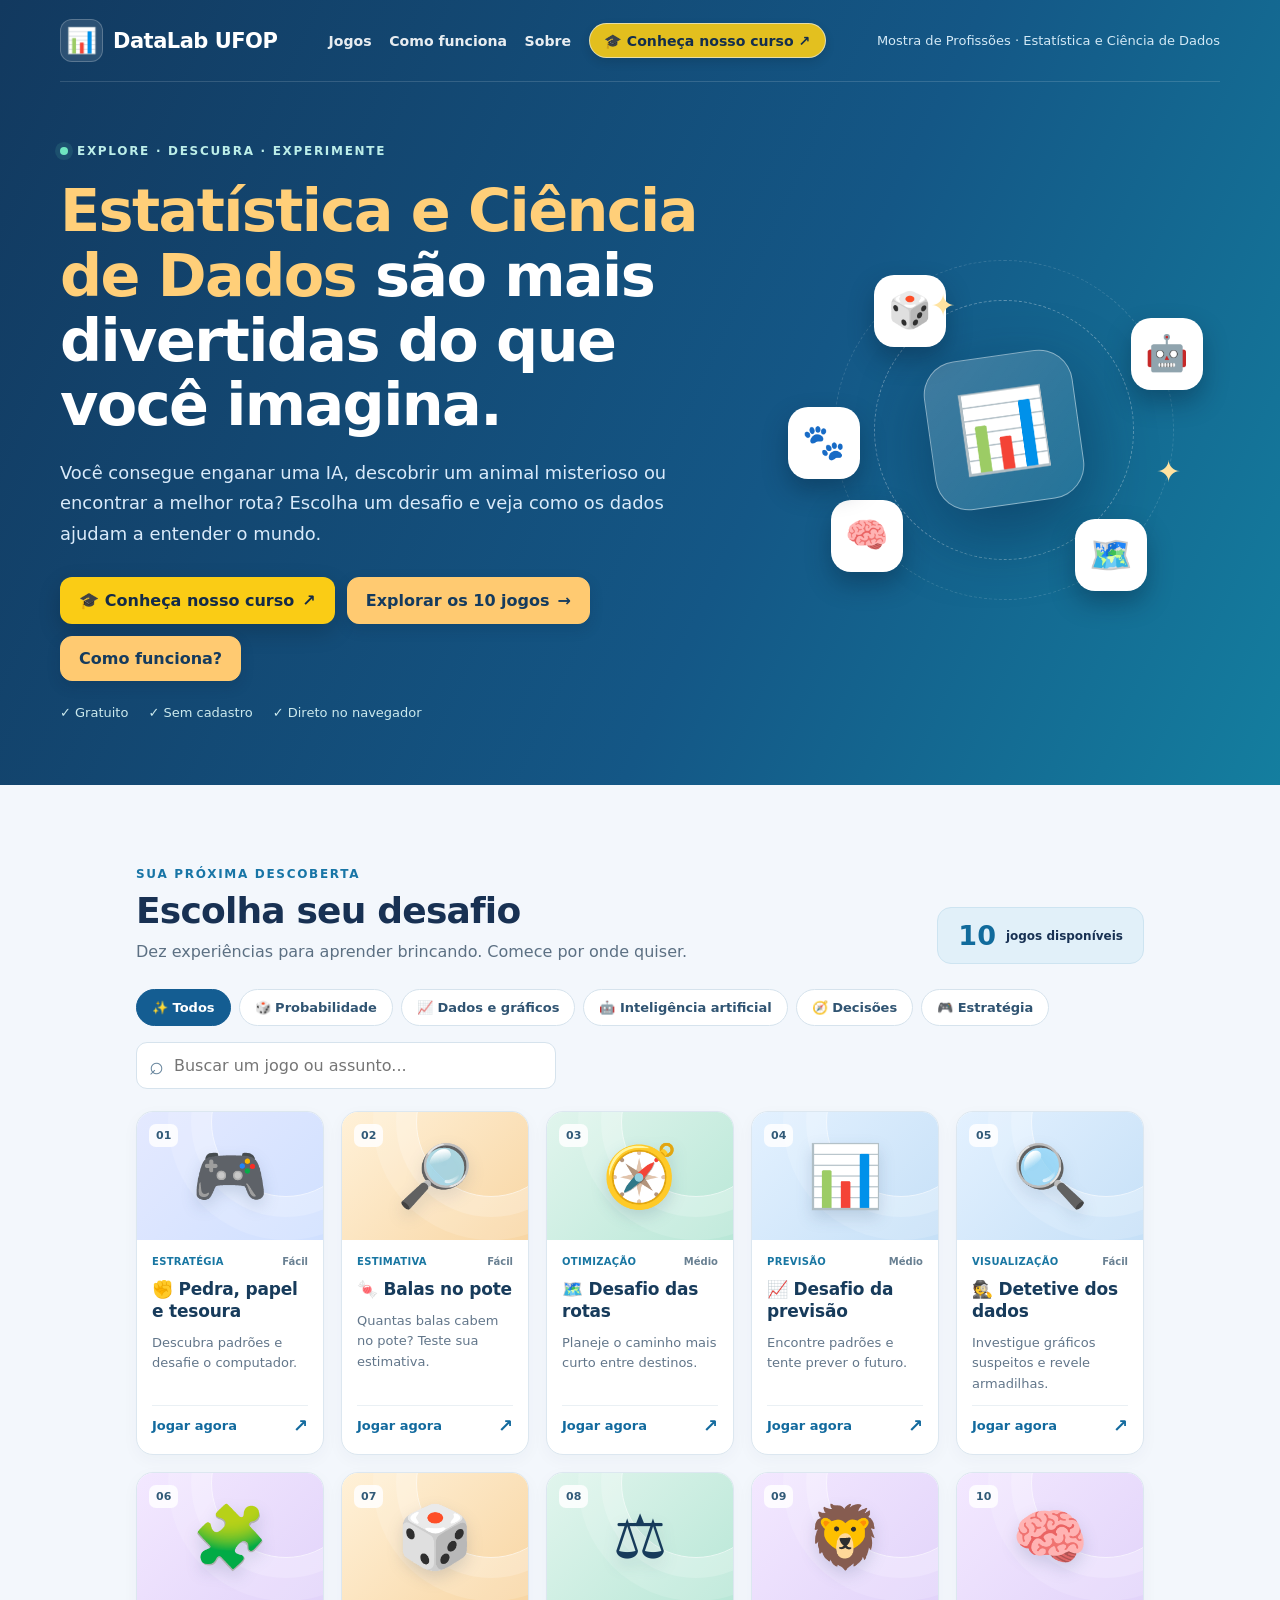
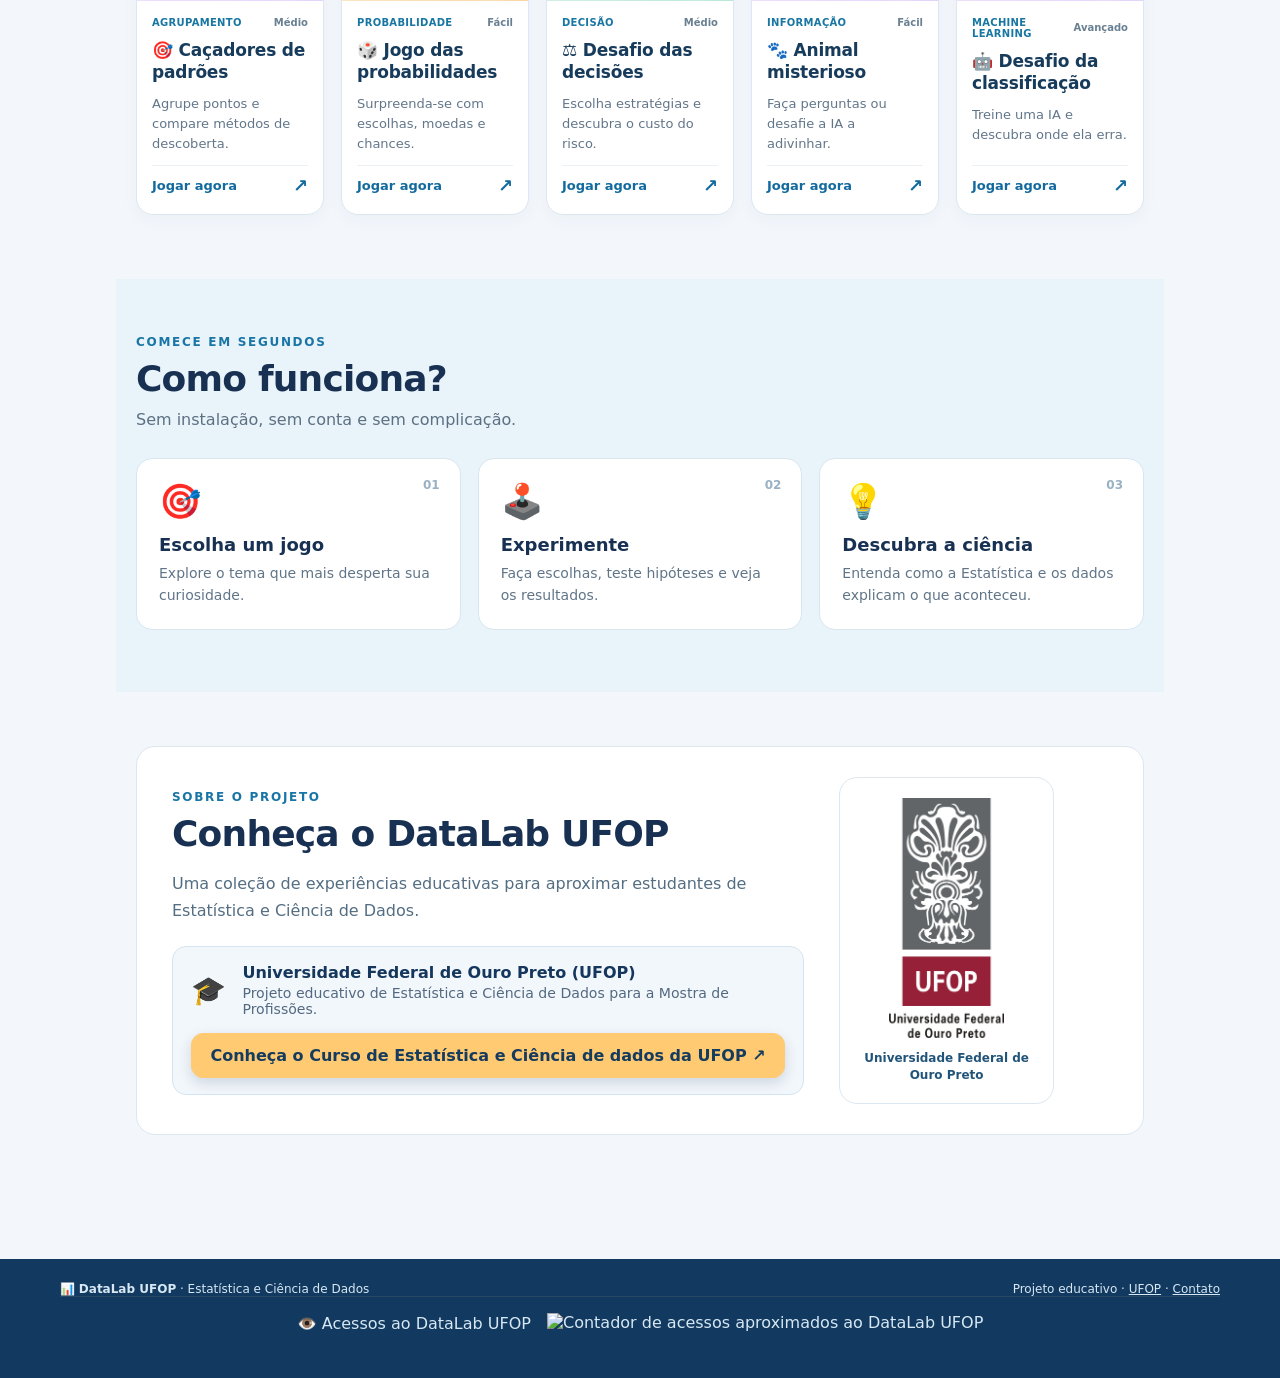
==== commit 4ad60236: "Update index.html" ====
--- a/index.html
+++ b/index.html
@@ -55,4 +55,4 @@
       <span class="game-content"><span class="game-meta"><span class="topic">Machine learning</span><span class="difficulty">Avançado</span></span><strong>🤖 Desafio da classificação</strong><span class="game-desc">Treine uma IA e descubra onde ela erra.</span><span class="game-action">Jogar agora <span aria-hidden="true">↗</span></span></span></a></div><p id="empty-state" class="empty-state" hidden>Nenhum jogo encontrado. Experimente outro termo ou selecione “Todos”.</p></section>
 <section class="how-section" id="como-funciona"><div class="portal-container"><div class="section-head"><div><span class="section-kicker">COMECE EM SEGUNDOS</span><h2>Como funciona?</h2><p>Sem instalação, sem conta e sem complicação.</p></div></div><div class="how-grid"><div class="how-card"><span class="step-num">01</span><span class="step-icon">🎯</span><h3>Escolha um jogo</h3><p>Explore o tema que mais desperta sua curiosidade.</p></div><div class="how-card"><span class="step-num">02</span><span class="step-icon">🕹️</span><h3>Experimente</h3><p>Faça escolhas, teste hipóteses e veja os resultados.</p></div><div class="how-card"><span class="step-num">03</span><span class="step-icon">💡</span><h3>Descubra a ciência</h3><p>Entenda como a Estatística e os dados explicam o que aconteceu.</p></div></div></div></section>
 <section class="about-section portal-container" id="sobre"><div class="about-card"><div><span class="section-kicker">SOBRE O PROJETO</span><h2>Conheça o DataLab UFOP</h2><p>Uma coleção de experiências educativas para aproximar estudantes de Estatística e Ciência de Dados.</p><div class="institutional-line"><span class="institutional-icon" aria-hidden="true">🎓</span><div><strong>Universidade Federal de Ouro Preto (UFOP)</strong><span>Projeto educativo de Estatística e Ciência de Dados para a Mostra de Profissões.</span></div><a href="https://sites.ufop.br/coest/home" target="_blank" rel="noopener noreferrer">Conheça o Curso de Estatística e Ciência de dados da UFOP ↗</a></div></div><div class="about-mark about-mark-ufop"><img src="assets/logo-ufop.webp" alt="Logotipo da Universidade Federal de Ouro Preto — UFOP" width="944" height="1972" loading="lazy"><span>Universidade Federal de Ouro Preto</span></div></div></section></main>
-<footer class="portal-footer"><div class="portal-container footer-row"><span>📊 <strong>DataLab UFOP</strong> · Estatística e Ciência de Dados</span><span>Projeto educativo · <a href="https://ufop.br/" target="_blank" rel="noopener noreferrer">UFOP</a> · <a href="mailto:coordenacao.coecd@ufop.edu.br">Contato</a></span></div><div class="portal-container visit-counter" aria-label="Contador público de acessos"><span>👁️ Acessos ao DataLab UFOP</span><img src="https://hits.sh/www.professortp.com.br/datalab-ufop.svg?label=visitas&amp;color=2563eb&amp;labelColor=103b68" alt="Contador de acessos aproximados ao DataLab UFOP" loading="lazy" referrerpolicy="no-referrer"><small>Contagem aproximada de carregamentos do contador; não representa visitantes únicos. Serviço externo.</small></div></footer></body></html>+<footer class="portal-footer"><div class="portal-container footer-row"><span>📊 <strong>DataLab UFOP</strong> · Estatística e Ciência de Dados</span><span>Projeto educativo · <a href="https://ufop.br/" target="_blank" rel="noopener noreferrer">UFOP</a> · <a href="mailto:coordenacao.coecd@ufop.edu.br">Contato</a></span></div><div class="portal-container visit-counter" aria-label="Contador público de acessos"><span>👁️ Acessos ao DataLab UFOP</span><img src="https://hits.sh/www.professortp.com.br/datalab-ufop.svg?label=visitas&amp;color=2563eb&amp;labelColor=103b68" alt="Contador de acessos aproximados ao DataLab UFOP" loading="lazy" referrerpolicy="no-referrer"></div></footer></body></html>
--- a/assets/portal.css
+++ b/assets/portal.css
@@ -35,3 +35,55 @@
   border-color: #ffda9c !important;
   color: #153b5e !important;
 }
+
+
+/* v21 — identidade visual unificada dos botoes de acao do portal */
+.portal-page {
+  --portal-btn-bg: #ffca71;
+  --portal-btn-hover: #ffda9c;
+  --portal-btn-text: #153b5e;
+}
+.portal-page .hero-actions .primary-cta,
+.portal-page .hero-actions .secondary-cta,
+.portal-page .topbar-links a[href="https://deest.ufop.br/"],
+.portal-page .institutional-line > a {
+  display: inline-flex;
+  align-items: center;
+  justify-content: center;
+  gap: .5rem;
+  background: var(--portal-btn-bg) !important;
+  color: var(--portal-btn-text) !important;
+  border: 1px solid var(--portal-btn-bg) !important;
+  border-radius: 12px;
+  padding: 12px 18px;
+  min-height: 44px;
+  font-weight: 750;
+  text-decoration: none;
+  opacity: 1;
+  box-shadow: 0 5px 14px rgba(8,30,51,.15);
+  transition: background-color .2s ease, border-color .2s ease, transform .2s ease;
+}
+.portal-page .hero-actions .primary-cta:hover,
+.portal-page .hero-actions .secondary-cta:hover,
+.portal-page .topbar-links a[href="https://deest.ufop.br/"]:hover,
+.portal-page .institutional-line > a:hover {
+  background: var(--portal-btn-hover) !important;
+  border-color: var(--portal-btn-hover) !important;
+  color: var(--portal-btn-text) !important;
+  transform: translateY(-2px);
+  text-decoration: none;
+}
+.portal-page .hero-actions a:focus-visible,
+.portal-page .topbar-links a[href="https://deest.ufop.br/"]:focus-visible,
+.portal-page .institutional-line > a:focus-visible {
+  outline: 3px solid #fff;
+  outline-offset: 3px;
+}
+@media (max-width: 720px) {
+  .portal-page .institutional-line > a {white-space: normal; text-align: center;}
+}
+@media (prefers-reduced-motion: reduce) {
+  .portal-page .hero-actions a,
+  .portal-page .topbar-links a[href="https://deest.ufop.br/"],
+  .portal-page .institutional-line > a {transition: none;}
+}
